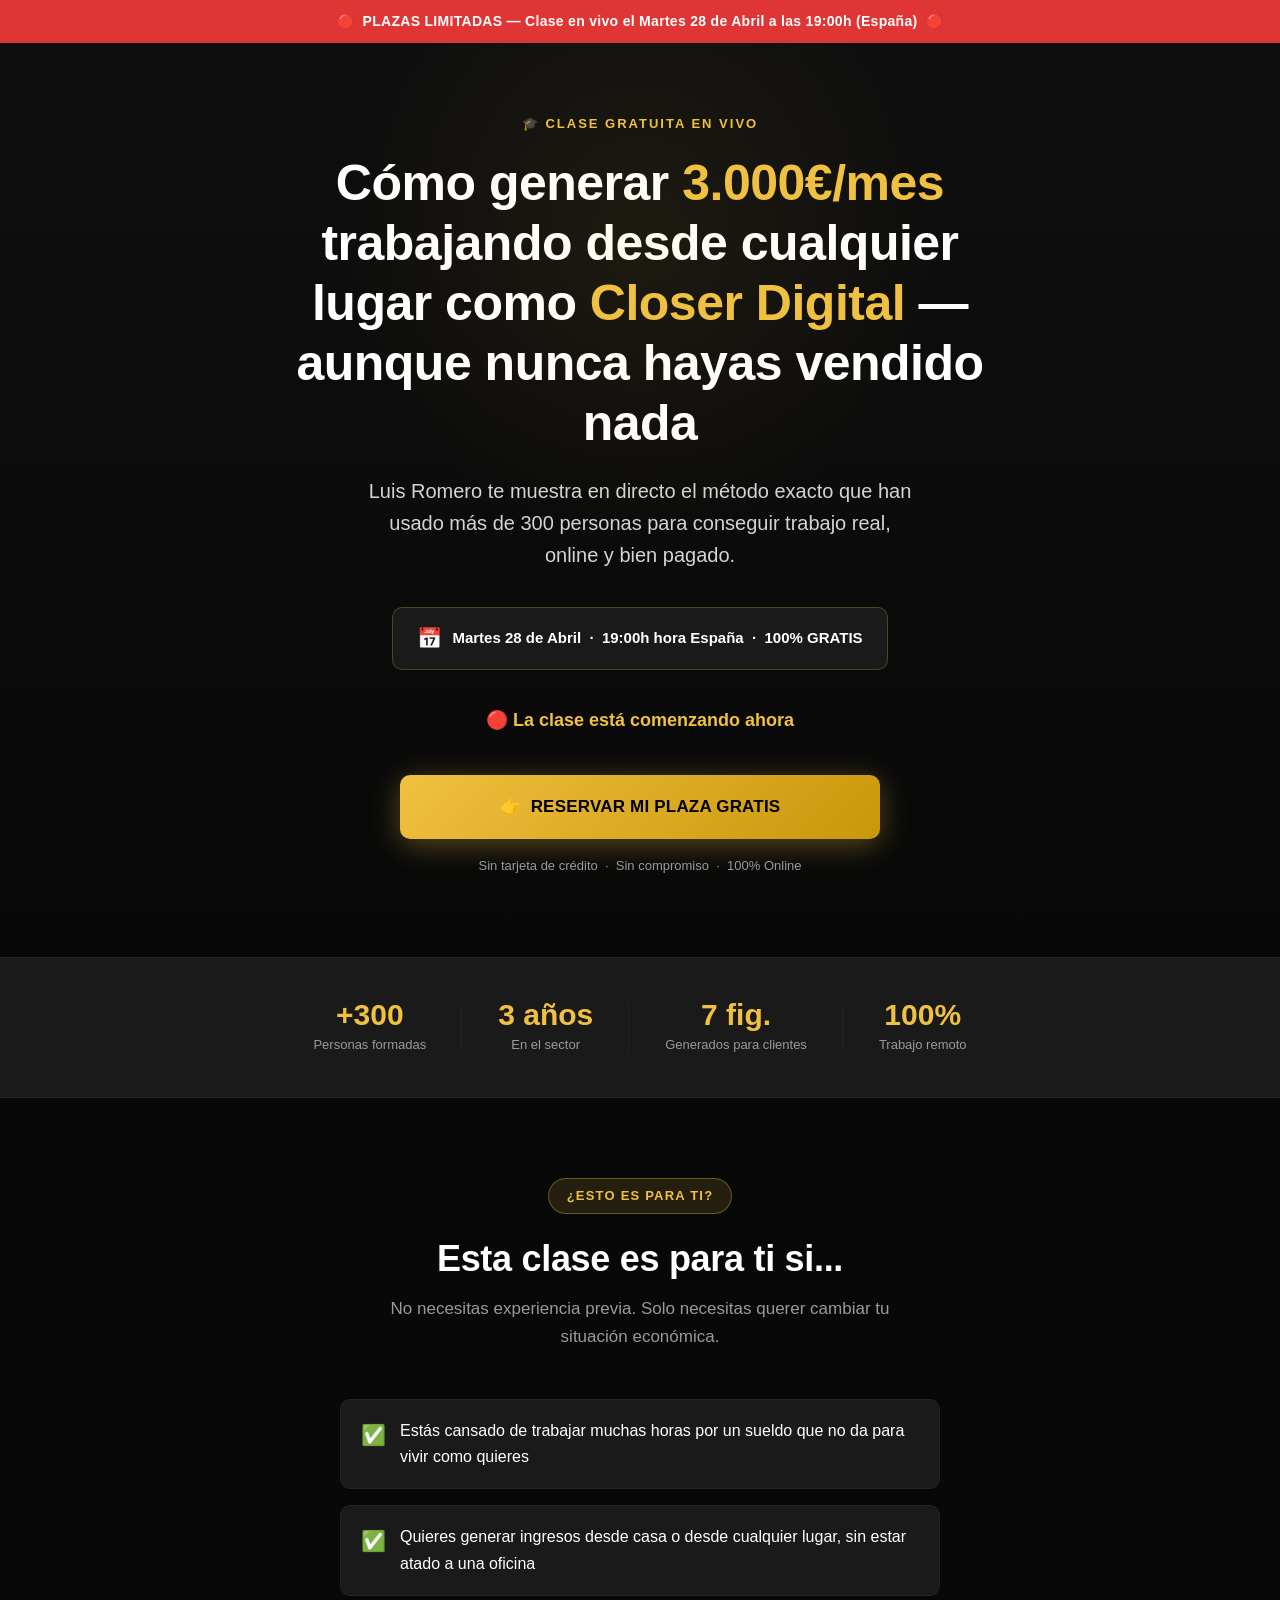
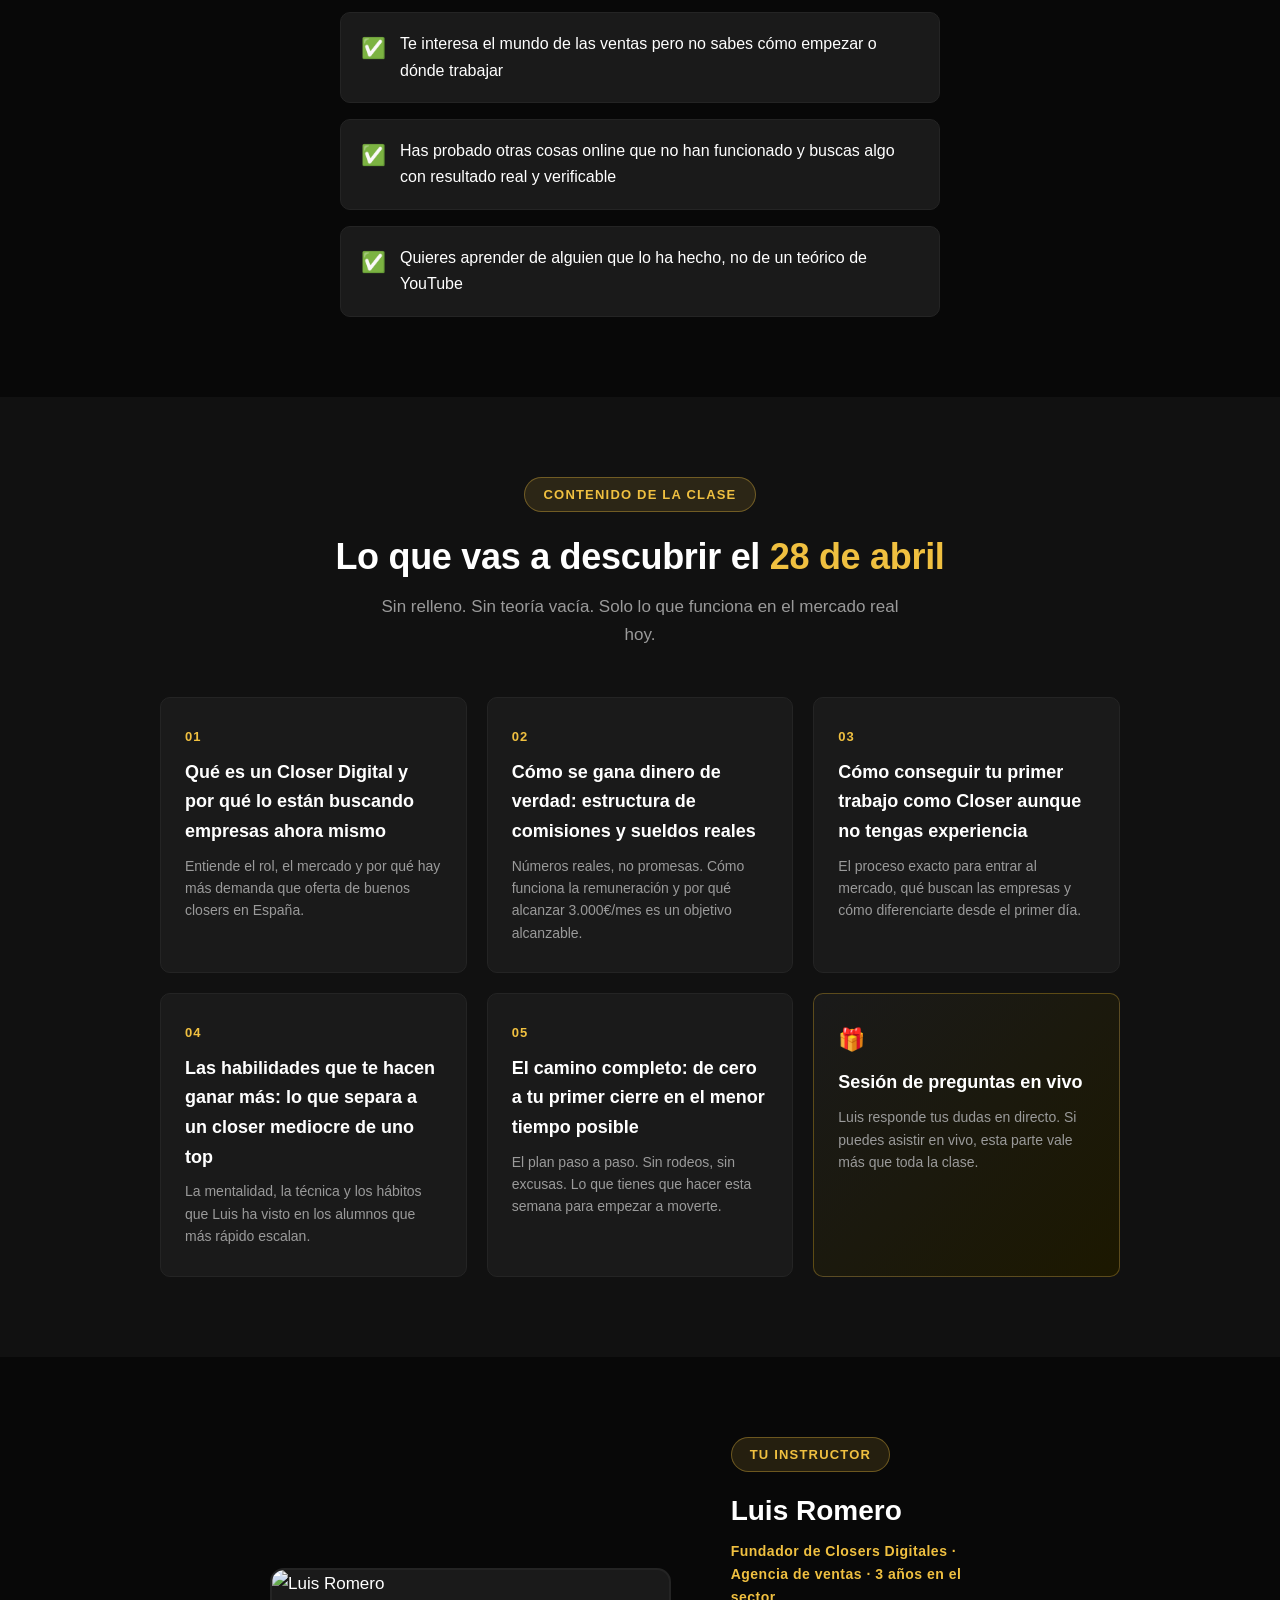
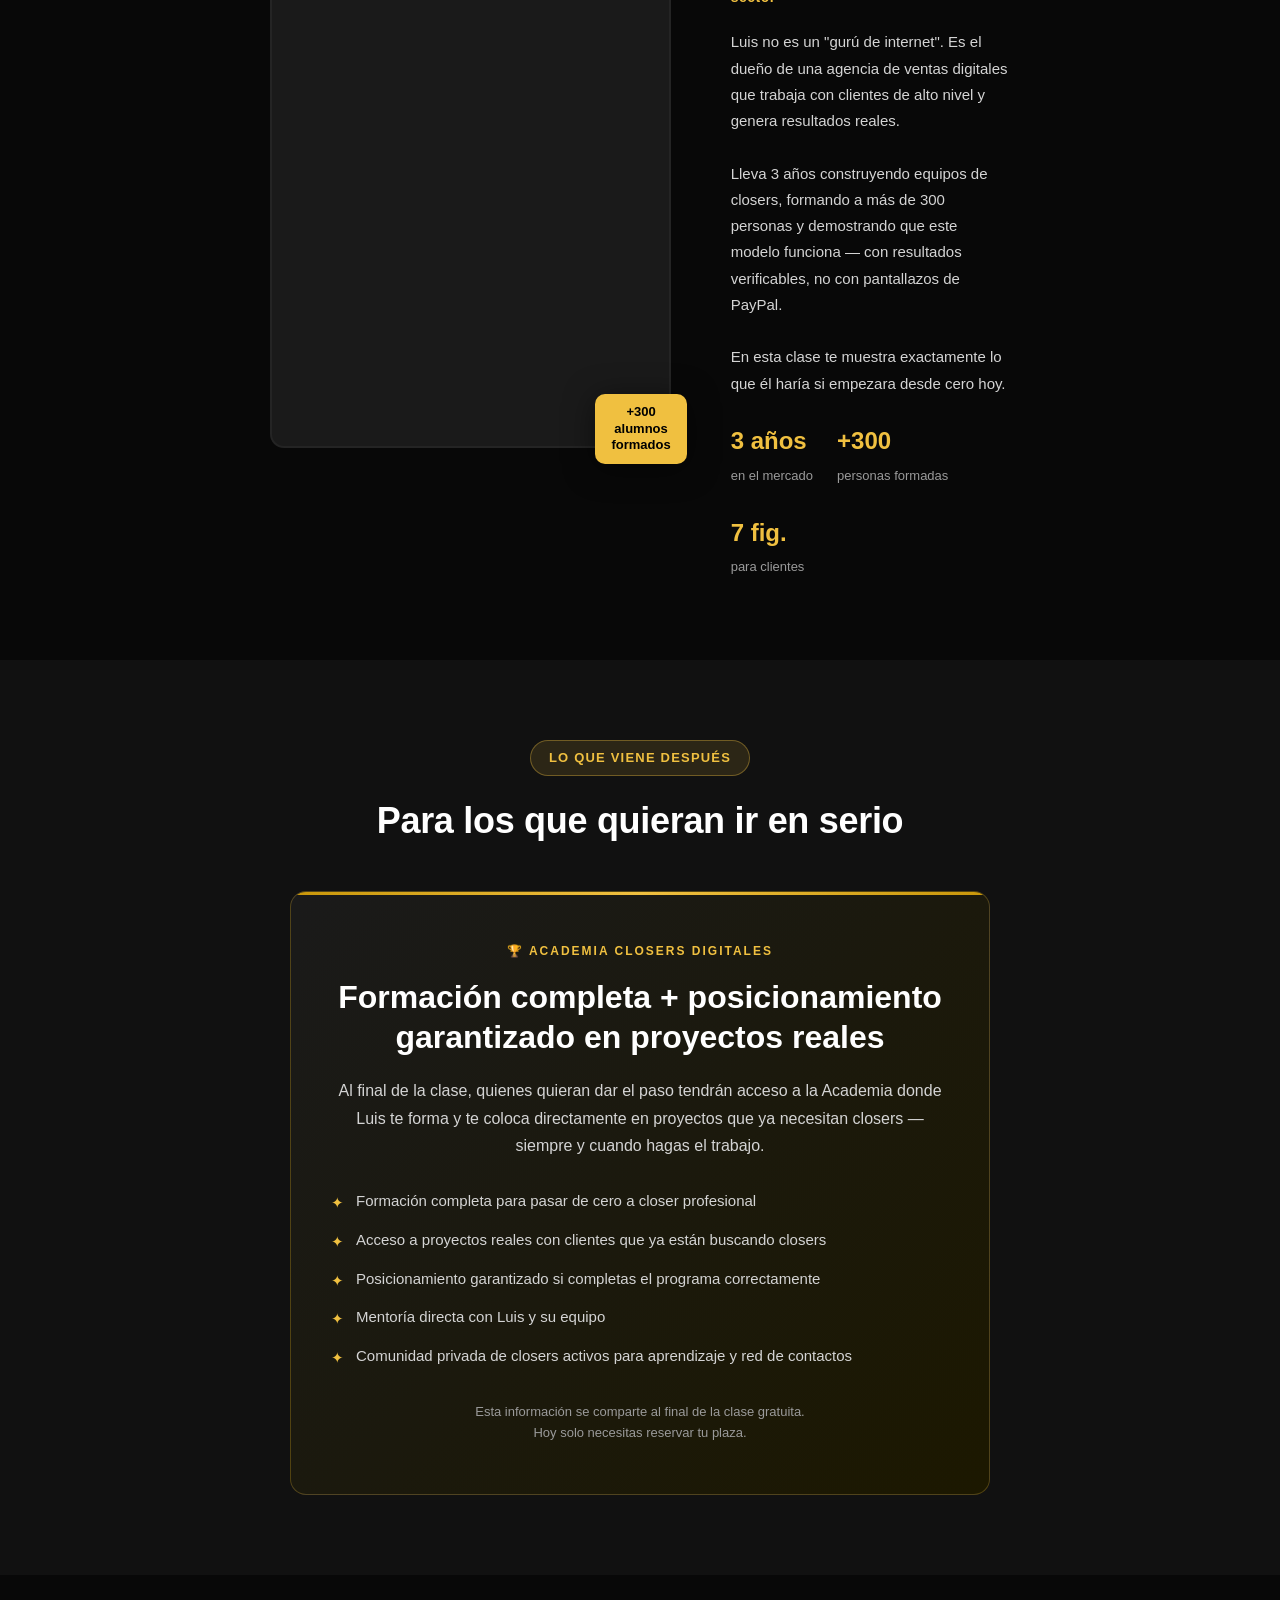
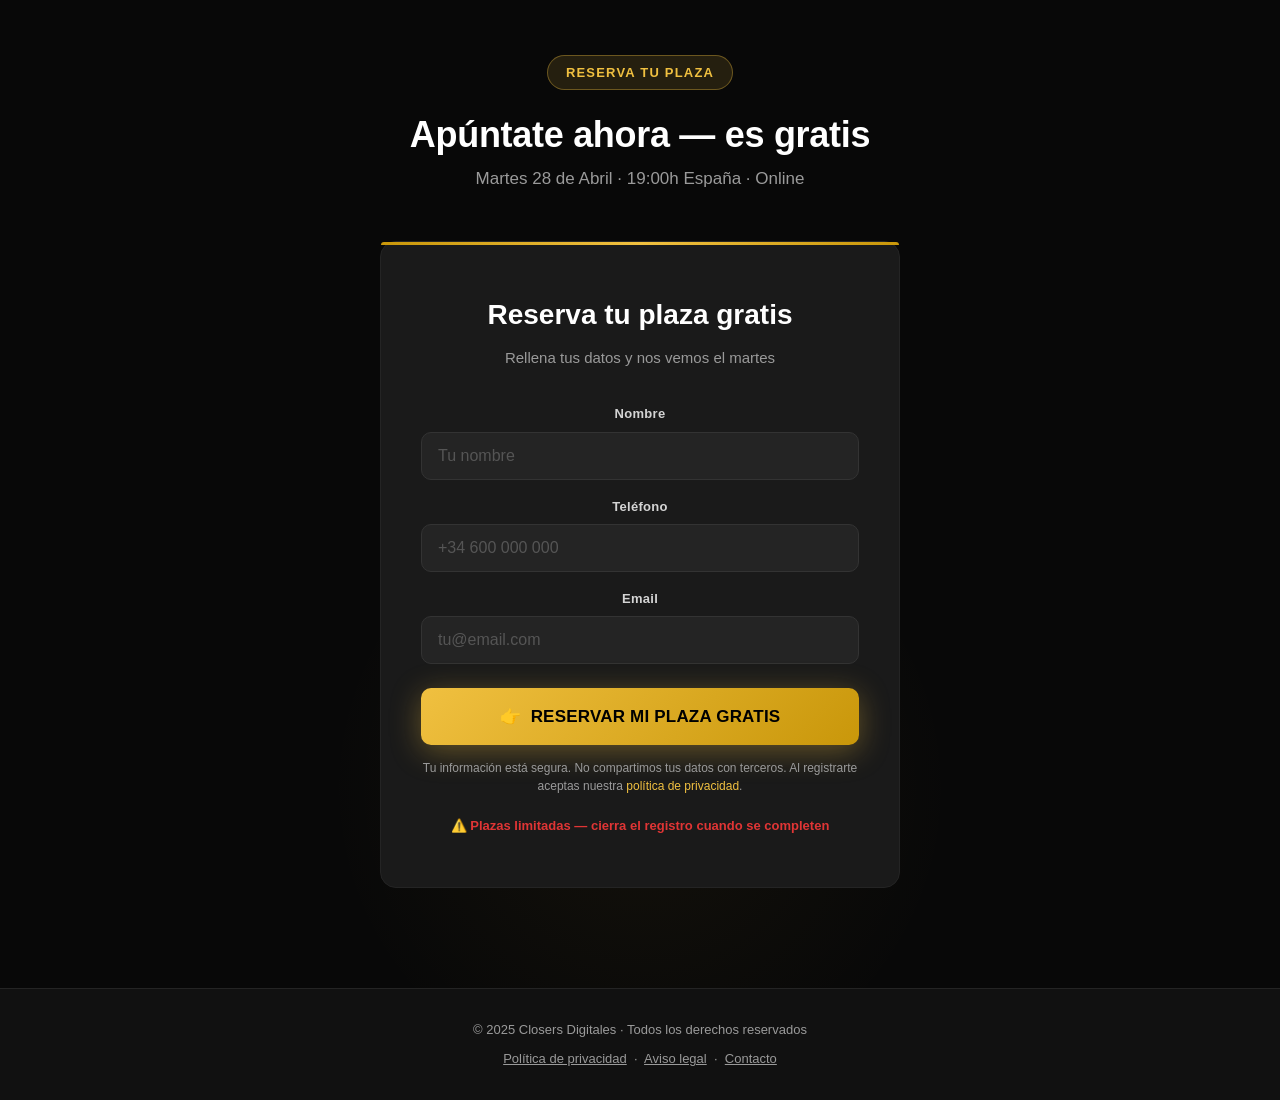
==== index.html @ 2c7a43d1 "Landing page Closers Digitales — secciones GHL - 9 secciones independientes para GoHighLevel (copy/p" ====
<!DOCTYPE html>
<html lang="es">
<head>
  <meta charset="UTF-8" />
  <meta name="viewport" content="width=device-width, initial-scale=1.0" />
  <meta name="description" content="Clase gratuita en vivo: cómo generar 3.000€/mes trabajando de forma remota como Closer Digital. Martes 28 de abril, 7pm." />
  <title>Clase Gratuita — Closer Digital | Genera 3.000€/mes desde casa</title>

  <!-- Preload CSS para velocidad máxima -->
  <link rel="preload" href="styles.css" as="style" />
  <link rel="stylesheet" href="styles.css" />

  <!-- Favicon (reemplaza con el tuyo) -->
  <!-- <link rel="icon" href="favicon.ico" /> -->
</head>
<body>

  <!-- ============================================================
       SECCIÓN 1: TOPBAR — Barra de urgencia superior
       Editar: texto del anuncio urgente
  ============================================================ -->
  <div class="topbar">
    🔴 &nbsp;PLAZAS LIMITADAS — Clase en vivo el <strong>Martes 28 de Abril a las 19:00h (España)</strong>&nbsp; 🔴
  </div>


  <!-- ============================================================
       SECCIÓN 2: HERO — Headline principal + Countdown + CTA
       Editar: headline, subheadline, fecha, botón
  ============================================================ -->
  <section class="hero">
    <div class="container">

      <p class="hero__eyebrow">🎓 Clase gratuita en vivo</p>

      <h1 class="hero__headline">
        Cómo generar <em>3.000€/mes</em> trabajando desde cualquier lugar
        como <em>Closer Digital</em> —aunque nunca hayas vendido nada
      </h1>

      <p class="hero__sub">
        Luis Romero te muestra en directo el método exacto que han usado más de 300 personas
        para conseguir trabajo real, online y bien pagado.
      </p>

      <div class="hero__date-box">
        <span class="icon">📅</span>
        <span>Martes 28 de Abril &nbsp;·&nbsp; 19:00h hora España &nbsp;·&nbsp; <strong>100% GRATIS</strong></span>
      </div>

      <!-- Countdown timer — se rellena automáticamente con JS -->
      <div class="countdown">
        <div class="countdown__item">
          <span class="countdown__number" id="days">00</span>
          <span class="countdown__label">Días</span>
        </div>
        <div class="countdown__item">
          <span class="countdown__number" id="hours">00</span>
          <span class="countdown__label">Horas</span>
        </div>
        <div class="countdown__item">
          <span class="countdown__number" id="minutes">00</span>
          <span class="countdown__label">Min</span>
        </div>
        <div class="countdown__item">
          <span class="countdown__number" id="seconds">00</span>
          <span class="countdown__label">Seg</span>
        </div>
      </div>

      <a href="#registro" class="btn">
        👉 &nbsp;RESERVAR MI PLAZA GRATIS
      </a>

      <p class="hero__guarantee">
        Sin tarjeta de crédito &nbsp;·&nbsp; Sin compromiso &nbsp;·&nbsp; 100% Online
      </p>

    </div>
  </section>


  <!-- ============================================================
       SECCIÓN 3: SOCIAL PROOF BAR — Números de credibilidad
       Editar: cifras y etiquetas
  ============================================================ -->
  <div class="proof-bar">
    <div class="proof-bar__grid">

      <div class="proof-bar__item">
        <div class="proof-bar__number">+300</div>
        <div class="proof-bar__text">Personas formadas</div>
      </div>

      <div class="proof-bar__item">
        <div class="proof-bar__number">3 años</div>
        <div class="proof-bar__text">En el sector</div>
      </div>

      <div class="proof-bar__item">
        <div class="proof-bar__number">7 fig.</div>
        <div class="proof-bar__text">Generados para clientes</div>
      </div>

      <div class="proof-bar__item">
        <div class="proof-bar__number">100%</div>
        <div class="proof-bar__text">Trabajo remoto</div>
      </div>

    </div>
  </div>


  <!-- ============================================================
       SECCIÓN 4: PARA QUIÉN ES — Identificación del perfil ideal
       Editar: los bullets de identificación
  ============================================================ -->
  <section class="for-who">
    <div class="container text-center">

      <div class="tag">¿Esto es para ti?</div>

      <h2 class="section-title">
        Esta clase es para ti si...
      </h2>
      <p class="section-subtitle">
        No necesitas experiencia previa. Solo necesitas querer cambiar tu situación económica.
      </p>

      <ul class="check-list">
        <li>
          <span class="check-icon">✅</span>
          <span>Estás cansado de trabajar muchas horas por un sueldo que no da para vivir como quieres</span>
        </li>
        <li>
          <span class="check-icon">✅</span>
          <span>Quieres generar ingresos desde casa o desde cualquier lugar, sin estar atado a una oficina</span>
        </li>
        <li>
          <span class="check-icon">✅</span>
          <span>Te interesa el mundo de las ventas pero no sabes cómo empezar o dónde trabajar</span>
        </li>
        <li>
          <span class="check-icon">✅</span>
          <span>Has probado otras cosas online que no han funcionado y buscas algo con resultado real y verificable</span>
        </li>
        <li>
          <span class="check-icon">✅</span>
          <span>Quieres aprender de alguien que lo ha hecho, no de un teórico de YouTube</span>
        </li>
      </ul>

    </div>
  </section>


  <!-- ============================================================
       SECCIÓN 5: QUÉ VAS A APRENDER — Contenido de la clase
       Editar: títulos y descripciones de cada tarjeta
  ============================================================ -->
  <section class="learn">
    <div class="container--wide text-center">

      <div class="tag">Contenido de la clase</div>

      <h2 class="section-title">
        Lo que vas a descubrir el <span class="text-gold">28 de abril</span>
      </h2>
      <p class="section-subtitle">
        Sin relleno. Sin teoría vacía. Solo lo que funciona en el mercado real hoy.
      </p>

      <div class="learn__grid">

        <div class="learn__card">
          <div class="learn__card-number">01</div>
          <div class="learn__card-title">Qué es un Closer Digital y por qué lo están buscando empresas ahora mismo</div>
          <div class="learn__card-desc">Entiende el rol, el mercado y por qué hay más demanda que oferta de buenos closers en España.</div>
        </div>

        <div class="learn__card">
          <div class="learn__card-number">02</div>
          <div class="learn__card-title">Cómo se gana dinero de verdad: estructura de comisiones y sueldos reales</div>
          <div class="learn__card-desc">Números reales, no promesas. Cómo funciona la remuneración y por qué alcanzar 3.000€/mes es un objetivo alcanzable.</div>
        </div>

        <div class="learn__card">
          <div class="learn__card-number">03</div>
          <div class="learn__card-title">Cómo conseguir tu primer trabajo como Closer aunque no tengas experiencia</div>
          <div class="learn__card-desc">El proceso exacto para entrar al mercado, qué buscan las empresas y cómo diferenciarte desde el primer día.</div>
        </div>

        <div class="learn__card">
          <div class="learn__card-number">04</div>
          <div class="learn__card-title">Las habilidades que te hacen ganar más: lo que separa a un closer mediocre de uno top</div>
          <div class="learn__card-desc">La mentalidad, la técnica y los hábitos que Luis ha visto en los alumnos que más rápido escalan.</div>
        </div>

        <div class="learn__card">
          <div class="learn__card-number">05</div>
          <div class="learn__card-title">El camino completo: de cero a tu primer cierre en el menor tiempo posible</div>
          <div class="learn__card-desc">El plan paso a paso. Sin rodeos, sin excusas. Lo que tienes que hacer esta semana para empezar a moverte.</div>
        </div>

        <div class="learn__card" style="border-color: rgba(240,192,64,0.3); background: linear-gradient(135deg, #1A1A1A, #1C1800);">
          <div class="learn__card-number" style="font-size:22px;">🎁</div>
          <div class="learn__card-title">Sesión de preguntas en vivo</div>
          <div class="learn__card-desc">Luis responde tus dudas en directo. Si puedes asistir en vivo, esta parte vale más que toda la clase.</div>
        </div>

      </div>

    </div>
  </section>


  <!-- ============================================================
       SECCIÓN 6: SOBRE LUIS ROMERO — Bio + credibilidad
       Editar: foto (src), nombre, bio, estadísticas
       NOTA: Reemplaza "luis-romero.jpg" con la foto real
  ============================================================ -->
  <section class="about">
    <div class="container">
      <div class="about__inner">

        <!-- FOTO — reemplaza el src con la imagen real de Luis -->
        <div class="about__img-wrap">
          <img
            src="luis-romero.jpg"
            alt="Luis Romero — Fundador de Closers Digitales"
            class="about__img"
            width="400"
            height="480"
            loading="lazy"
            onerror="this.style.background='#1A1A1A';this.style.minHeight='320px';this.alt='Luis Romero';"
          />
          <div class="about__img-badge">
            +300<br>alumnos<br>formados
          </div>
        </div>

        <div class="about__content">
          <div class="tag" style="margin-bottom:16px;">Tu instructor</div>
          <h2 class="about__name">Luis Romero</h2>
          <p class="about__role">Fundador de Closers Digitales · Agencia de ventas · 3 años en el sector</p>
          <p class="about__bio">
            Luis no es un "gurú de internet". Es el dueño de una agencia de ventas digitales que trabaja con clientes de alto nivel y genera resultados reales.
            <br /><br />
            Lleva 3 años construyendo equipos de closers, formando a más de 300 personas y demostrando que este modelo funciona — con resultados verificables, no con pantallazos de PayPal.
            <br /><br />
            En esta clase te muestra exactamente lo que él haría si empezara desde cero hoy.
          </p>

          <div class="about__stats">
            <div class="about__stat">
              <strong>3 años</strong>
              <span>en el mercado</span>
            </div>
            <div class="about__stat">
              <strong>+300</strong>
              <span>personas formadas</span>
            </div>
            <div class="about__stat">
              <strong>7 fig.</strong>
              <span>para clientes</span>
            </div>
          </div>
        </div>

      </div>
    </div>
  </section>


  <!-- ============================================================
       SECCIÓN 7: LA OPORTUNIDAD — Vista previa de la academia
       Editar: título, descripción, beneficios de la academia
  ============================================================ -->
  <section class="opportunity">
    <div class="container text-center">

      <div class="tag">Lo que viene después</div>

      <h2 class="section-title" style="margin-bottom: 48px;">
        Para los que quieran ir en serio
      </h2>

      <div class="opportunity__box">

        <p class="opportunity__label">🏆 Academia Closers Digitales</p>

        <h3 class="opportunity__title">
          Formación completa + posicionamiento garantizado en proyectos reales
        </h3>

        <p class="opportunity__desc">
          Al final de la clase, quienes quieran dar el paso tendrán acceso a la Academia donde
          Luis te forma y te coloca directamente en proyectos que ya necesitan closers —
          siempre y cuando hagas el trabajo.
        </p>

        <ul class="opportunity__perks">
          <li>Formación completa para pasar de cero a closer profesional</li>
          <li>Acceso a proyectos reales con clientes que ya están buscando closers</li>
          <li>Posicionamiento garantizado si completas el programa correctamente</li>
          <li>Mentoría directa con Luis y su equipo</li>
          <li>Comunidad privada de closers activos para aprendizaje y red de contactos</li>
        </ul>

        <p class="opportunity__disclaimer">
          Esta información se comparte al final de la clase gratuita.<br />
          Hoy solo necesitas reservar tu plaza.
        </p>

      </div>

    </div>
  </section>


  <!-- ============================================================
       SECCIÓN 8: FORMULARIO DE REGISTRO — CTA final
       Editar: action del form, campos, texto del botón
       IMPORTANTE: Conecta el form a tu plataforma (GoHighLevel, etc.)
  ============================================================ -->
  <section class="register" id="registro">
    <div class="container text-center">

      <div class="tag">Reserva tu plaza</div>

      <h2 class="section-title" style="margin-bottom: 8px;">
        Apúntate ahora — es gratis
      </h2>
      <p class="section-subtitle" style="margin-bottom: 48px;">
        Martes 28 de Abril · 19:00h España · Online
      </p>

      <div class="register__box">

        <h3 class="register__title">Reserva tu plaza gratis</h3>
        <p class="register__sub">Rellena tus datos y nos vemos el martes</p>

        <!-- FORM — Cambia el action por tu URL de GoHighLevel / LeadConnector -->
        <form
          action="TU_URL_DE_FORMULARIO_AQUI"
          method="POST"
          name="registro-closer"
        >
          <!-- Campos UTM (ocultos, no tocar) -->
          <input type="hidden" name="utm_source"   id="utm_source" />
          <input type="hidden" name="utm_medium"   id="utm_medium" />
          <input type="hidden" name="utm_campaign" id="utm_campaign" />
          <input type="hidden" name="utm_term"     id="utm_term" />

          <div class="form-group">
            <label for="name">Nombre</label>
            <input
              type="text"
              id="name"
              name="name"
              placeholder="Tu nombre"
              required
              autocomplete="given-name"
            />
          </div>

          <div class="form-group">
            <label for="phone">Teléfono</label>
            <input
              type="tel"
              id="phone"
              name="phone"
              placeholder="+34 600 000 000"
              required
              autocomplete="tel"
            />
          </div>

          <div class="form-group">
            <label for="email">Email</label>
            <input
              type="email"
              id="email"
              name="email"
              placeholder="tu@email.com"
              required
              autocomplete="email"
            />
          </div>

          <div class="form__submit">
            <button type="submit" class="btn">
              👉 &nbsp;RESERVAR MI PLAZA GRATIS
            </button>
          </div>

          <p class="form__privacy">
            Tu información está segura. No compartimos tus datos con terceros.
            Al registrarte aceptas nuestra <a href="#">política de privacidad</a>.
          </p>

        </form>

        <p class="register__spots">
          ⚠️ Plazas limitadas — cierra el registro cuando se completen
        </p>

      </div>

    </div>
  </section>


  <!-- ============================================================
       SECCIÓN 9: FOOTER
       Editar: nombre empresa, links legales
  ============================================================ -->
  <footer class="footer">
    <p>© 2025 Closers Digitales · Todos los derechos reservados</p>
    <p style="margin-top:8px;">
      <a href="#">Política de privacidad</a> &nbsp;·&nbsp;
      <a href="#">Aviso legal</a> &nbsp;·&nbsp;
      <a href="#">Contacto</a>
    </p>
  </footer>


  <!-- ============================================================
       SCRIPTS — Countdown + UTM capture
       No tocar salvo que cambies la fecha del evento
  ============================================================ -->
  <script>
    // ── COUNTDOWN — Cambia la fecha aquí si cambia el evento
    (function() {
      const eventDate = new Date('2025-04-28T19:00:00+02:00'); // 28 Abril 7pm España (CEST)

      function pad(n) { return String(n).padStart(2, '0'); }

      function tick() {
        const now  = new Date();
        const diff = eventDate - now;

        if (diff <= 0) {
          document.querySelector('.countdown').innerHTML =
            '<p style="color:var(--gold);font-weight:700;font-size:18px;">🔴 La clase está comenzando ahora</p>';
          return;
        }

        const days    = Math.floor(diff / 86400000);
        const hours   = Math.floor((diff % 86400000) / 3600000);
        const minutes = Math.floor((diff % 3600000)  / 60000);
        const seconds = Math.floor((diff % 60000)    / 1000);

        document.getElementById('days').textContent    = pad(days);
        document.getElementById('hours').textContent   = pad(hours);
        document.getElementById('minutes').textContent = pad(minutes);
        document.getElementById('seconds').textContent = pad(seconds);
      }

      tick();
      setInterval(tick, 1000);
    })();

    // ── UTM CAPTURE — Captura parámetros de los ads automáticamente
    (function() {
      const params = new URLSearchParams(window.location.search);
      ['utm_source','utm_medium','utm_campaign','utm_term'].forEach(function(key) {
        const el = document.getElementById(key);
        if (el && params.get(key)) el.value = params.get(key);
      });
    })();
  </script>

</body>
</html>
---- styles.css ----
/* ============================================
   CLOSERS DIGITALES — CSS
   Optimizado para velocidad: sin dependencias externas
   Secciones claramente separadas para edición fácil
   ============================================ */

/* ── VARIABLES GLOBALES ── */
:root {
  --gold:       #F0C040;
  --gold-dark:  #C9970A;
  --black:      #080808;
  --dark:       #111111;
  --dark-2:     #1A1A1A;
  --dark-3:     #242424;
  --white:      #FFFFFF;
  --gray:       #9A9A9A;
  --gray-light: #D4D4D4;
  --red-urgency:#E03535;
  --radius:     10px;
  --shadow:     0 4px 30px rgba(0,0,0,0.5);
}

/* ── RESET Y BASE ── */
*, *::before, *::after { box-sizing: border-box; margin: 0; padding: 0; }

html { scroll-behavior: smooth; }

body {
  background-color: var(--black);
  color: var(--white);
  font-family: -apple-system, BlinkMacSystemFont, 'Segoe UI', Helvetica, Arial, sans-serif;
  font-size: 17px;
  line-height: 1.65;
  -webkit-font-smoothing: antialiased;
}

img { max-width: 100%; display: block; }
a { color: var(--gold); text-decoration: none; }

/* ── UTILIDADES ── */
.container {
  max-width: 780px;
  margin: 0 auto;
  padding: 0 20px;
}

.container--wide {
  max-width: 1000px;
  margin: 0 auto;
  padding: 0 20px;
}

.text-center { text-align: center; }
.text-gold   { color: var(--gold); }
.text-gray   { color: var(--gray); }

.tag {
  display: inline-block;
  background: rgba(240,192,64,0.12);
  color: var(--gold);
  border: 1px solid rgba(240,192,64,0.35);
  border-radius: 50px;
  font-size: 13px;
  font-weight: 600;
  letter-spacing: 1.2px;
  text-transform: uppercase;
  padding: 6px 18px;
  margin-bottom: 22px;
}

/* ── BARRA SUPERIOR DE URGENCIA ── */
/* === SECCIÓN: TOPBAR === */
.topbar {
  background: var(--red-urgency);
  text-align: center;
  padding: 10px 20px;
  font-size: 14px;
  font-weight: 600;
  letter-spacing: 0.3px;
}

.topbar span {
  opacity: 0.85;
  margin: 0 6px;
}

/* === SECCIÓN: HERO === */
.hero {
  background: linear-gradient(180deg, #0F0F0F 0%, var(--black) 100%);
  padding: 70px 20px 80px;
  text-align: center;
  position: relative;
  overflow: hidden;
}

.hero::before {
  content: '';
  position: absolute;
  top: -100px;
  left: 50%;
  transform: translateX(-50%);
  width: 600px;
  height: 600px;
  background: radial-gradient(circle, rgba(240,192,64,0.07) 0%, transparent 70%);
  pointer-events: none;
}

.hero__eyebrow {
  font-size: 13px;
  font-weight: 700;
  letter-spacing: 2px;
  text-transform: uppercase;
  color: var(--gold);
  margin-bottom: 18px;
}

.hero__headline {
  font-size: clamp(28px, 5vw, 50px);
  font-weight: 800;
  line-height: 1.2;
  letter-spacing: -0.5px;
  margin-bottom: 22px;
  max-width: 720px;
  margin-left: auto;
  margin-right: auto;
}

.hero__headline em {
  font-style: normal;
  color: var(--gold);
}

.hero__sub {
  font-size: clamp(16px, 2.5vw, 20px);
  color: var(--gray-light);
  max-width: 560px;
  margin: 0 auto 36px;
  line-height: 1.6;
}

.hero__date-box {
  display: inline-flex;
  align-items: center;
  gap: 10px;
  background: var(--dark-2);
  border: 1px solid rgba(240,192,64,0.25);
  border-radius: var(--radius);
  padding: 14px 24px;
  margin-bottom: 36px;
  font-size: 15px;
  font-weight: 600;
}

.hero__date-box .icon { font-size: 20px; }

/* ── COUNTDOWN ── */
.countdown {
  display: flex;
  justify-content: center;
  gap: 14px;
  margin-bottom: 40px;
}

.countdown__item {
  display: flex;
  flex-direction: column;
  align-items: center;
  background: var(--dark-2);
  border: 1px solid var(--dark-3);
  border-radius: var(--radius);
  padding: 14px 18px;
  min-width: 72px;
}

.countdown__number {
  font-size: 32px;
  font-weight: 800;
  color: var(--gold);
  line-height: 1;
}

.countdown__label {
  font-size: 11px;
  text-transform: uppercase;
  letter-spacing: 1px;
  color: var(--gray);
  margin-top: 4px;
}

/* ── BOTÓN CTA ── */
.btn {
  display: inline-block;
  background: linear-gradient(135deg, var(--gold) 0%, var(--gold-dark) 100%);
  color: #000;
  font-weight: 800;
  font-size: 17px;
  padding: 18px 44px;
  border-radius: var(--radius);
  border: none;
  cursor: pointer;
  transition: transform 0.15s ease, box-shadow 0.15s ease;
  text-align: center;
  letter-spacing: 0.2px;
  box-shadow: 0 6px 30px rgba(240,192,64,0.35);
  width: 100%;
  max-width: 480px;
}

.btn:hover {
  transform: translateY(-2px);
  box-shadow: 0 10px 40px rgba(240,192,64,0.5);
}

.btn:active { transform: translateY(0); }

.btn--ghost {
  background: transparent;
  color: var(--gold);
  border: 2px solid var(--gold);
  box-shadow: none;
}

.hero__guarantee {
  margin-top: 16px;
  font-size: 13px;
  color: var(--gray);
}

/* === SECCIÓN: SOCIAL PROOF BAR === */
.proof-bar {
  background: var(--dark-2);
  border-top: 1px solid var(--dark-3);
  border-bottom: 1px solid var(--dark-3);
  padding: 30px 20px;
}

.proof-bar__grid {
  display: flex;
  justify-content: center;
  align-items: center;
  gap: 0;
  flex-wrap: wrap;
}

.proof-bar__item {
  text-align: center;
  padding: 12px 36px;
  position: relative;
}

.proof-bar__item:not(:last-child)::after {
  content: '';
  position: absolute;
  right: 0;
  top: 20%;
  height: 60%;
  width: 1px;
  background: var(--dark-3);
}

.proof-bar__number {
  font-size: 30px;
  font-weight: 800;
  color: var(--gold);
  line-height: 1;
}

.proof-bar__text {
  font-size: 13px;
  color: var(--gray);
  margin-top: 4px;
}

/* === SECCIÓN: PARA QUIÉN ES === */
.for-who {
  padding: 80px 20px;
  background: var(--black);
}

.section-title {
  font-size: clamp(24px, 4vw, 36px);
  font-weight: 800;
  line-height: 1.25;
  margin-bottom: 14px;
  letter-spacing: -0.3px;
}

.section-subtitle {
  font-size: 17px;
  color: var(--gray);
  margin-bottom: 48px;
  max-width: 540px;
  margin-left: auto;
  margin-right: auto;
}

.check-list {
  list-style: none;
  display: flex;
  flex-direction: column;
  gap: 16px;
  max-width: 600px;
  margin: 0 auto;
}

.check-list li {
  display: flex;
  align-items: flex-start;
  gap: 14px;
  background: var(--dark-2);
  border: 1px solid var(--dark-3);
  border-radius: var(--radius);
  padding: 18px 20px;
  font-size: 16px;
  text-align: left;
}

.check-list li .check-icon {
  font-size: 20px;
  flex-shrink: 0;
  margin-top: 1px;
}

/* === SECCIÓN: QUÉ VAS A APRENDER === */
.learn {
  padding: 80px 20px;
  background: var(--dark);
}

.learn__grid {
  display: grid;
  grid-template-columns: repeat(auto-fit, minmax(280px, 1fr));
  gap: 20px;
  margin-top: 48px;
}

.learn__card {
  background: var(--dark-2);
  border: 1px solid var(--dark-3);
  border-radius: var(--radius);
  padding: 28px 24px;
  text-align: left;
  transition: border-color 0.2s;
}

.learn__card:hover {
  border-color: rgba(240,192,64,0.3);
}

.learn__card-number {
  font-size: 13px;
  font-weight: 700;
  color: var(--gold);
  letter-spacing: 1px;
  margin-bottom: 10px;
}

.learn__card-title {
  font-size: 18px;
  font-weight: 700;
  margin-bottom: 8px;
}

.learn__card-desc {
  font-size: 14px;
  color: var(--gray);
  line-height: 1.6;
}

/* === SECCIÓN: SOBRE LUIS ROMERO === */
.about {
  padding: 80px 20px;
  background: var(--black);
}

.about__inner {
  display: grid;
  grid-template-columns: 1fr 1fr;
  gap: 60px;
  align-items: center;
  max-width: 860px;
  margin: 0 auto;
}

.about__img-wrap {
  position: relative;
}

.about__img {
  width: 100%;
  border-radius: 14px;
  border: 2px solid var(--dark-3);
  filter: grayscale(20%);
}

.about__img-badge {
  position: absolute;
  bottom: -16px;
  right: -16px;
  background: var(--gold);
  color: #000;
  font-weight: 800;
  font-size: 13px;
  border-radius: var(--radius);
  padding: 10px 16px;
  line-height: 1.3;
  text-align: center;
  box-shadow: var(--shadow);
}

.about__content { text-align: left; }

.about__name {
  font-size: 28px;
  font-weight: 800;
  margin-bottom: 6px;
}

.about__role {
  font-size: 14px;
  color: var(--gold);
  font-weight: 600;
  letter-spacing: 0.5px;
  margin-bottom: 20px;
}

.about__bio {
  font-size: 15px;
  color: var(--gray-light);
  line-height: 1.75;
  margin-bottom: 24px;
}

.about__stats {
  display: flex;
  gap: 24px;
  flex-wrap: wrap;
}

.about__stat strong {
  display: block;
  font-size: 24px;
  font-weight: 800;
  color: var(--gold);
}

.about__stat span {
  font-size: 13px;
  color: var(--gray);
}

/* === SECCIÓN: LA OPORTUNIDAD (ACADEMIA) === */
.opportunity {
  padding: 80px 20px;
  background: var(--dark);
}

.opportunity__box {
  background: linear-gradient(135deg, var(--dark-2) 0%, #1C1800 100%);
  border: 1px solid rgba(240,192,64,0.25);
  border-radius: 16px;
  padding: 50px 40px;
  max-width: 700px;
  margin: 0 auto;
  text-align: center;
  position: relative;
  overflow: hidden;
}

.opportunity__box::before {
  content: '';
  position: absolute;
  top: 0; left: 0; right: 0;
  height: 3px;
  background: linear-gradient(90deg, var(--gold-dark), var(--gold), var(--gold-dark));
}

.opportunity__label {
  font-size: 12px;
  font-weight: 700;
  letter-spacing: 2px;
  text-transform: uppercase;
  color: var(--gold);
  margin-bottom: 16px;
}

.opportunity__title {
  font-size: clamp(22px, 4vw, 32px);
  font-weight: 800;
  margin-bottom: 20px;
  line-height: 1.25;
}

.opportunity__desc {
  font-size: 16px;
  color: var(--gray-light);
  line-height: 1.7;
  margin-bottom: 30px;
}

.opportunity__perks {
  list-style: none;
  text-align: left;
  display: flex;
  flex-direction: column;
  gap: 12px;
  margin-bottom: 30px;
}

.opportunity__perks li {
  display: flex;
  gap: 12px;
  align-items: flex-start;
  font-size: 15px;
  color: var(--gray-light);
}

.opportunity__perks li::before {
  content: '✦';
  color: var(--gold);
  flex-shrink: 0;
  margin-top: 2px;
}

.opportunity__disclaimer {
  font-size: 13px;
  color: var(--gray);
  margin-top: 16px;
}

/* === SECCIÓN: FORMULARIO DE REGISTRO === */
.register {
  padding: 80px 20px 100px;
  background: var(--black);
  position: relative;
}

.register::before {
  content: '';
  position: absolute;
  bottom: 0; left: 50%;
  transform: translateX(-50%);
  width: 800px;
  height: 400px;
  background: radial-gradient(circle, rgba(240,192,64,0.05) 0%, transparent 70%);
  pointer-events: none;
}

.register__box {
  background: var(--dark-2);
  border: 1px solid var(--dark-3);
  border-radius: 16px;
  padding: 50px 40px;
  max-width: 520px;
  margin: 0 auto;
  position: relative;
}

.register__box::before {
  content: '';
  position: absolute;
  top: 0; left: 0; right: 0;
  height: 3px;
  background: linear-gradient(90deg, var(--gold-dark), var(--gold), var(--gold-dark));
  border-radius: 16px 16px 0 0;
}

.register__title {
  font-size: clamp(20px, 3.5vw, 28px);
  font-weight: 800;
  margin-bottom: 8px;
  text-align: center;
}

.register__sub {
  font-size: 15px;
  color: var(--gray);
  text-align: center;
  margin-bottom: 32px;
}

.form-group {
  margin-bottom: 16px;
}

.form-group label {
  display: block;
  font-size: 13px;
  font-weight: 600;
  color: var(--gray-light);
  margin-bottom: 7px;
  letter-spacing: 0.3px;
}

.form-group input {
  width: 100%;
  background: var(--dark-3);
  border: 1px solid #333;
  border-radius: var(--radius);
  color: var(--white);
  font-size: 16px;
  padding: 14px 16px;
  outline: none;
  transition: border-color 0.2s;
  -webkit-appearance: none;
}

.form-group input:focus {
  border-color: var(--gold);
}

.form-group input::placeholder {
  color: #555;
}

.form__submit {
  margin-top: 24px;
}

.form__privacy {
  font-size: 12px;
  color: var(--gray);
  text-align: center;
  margin-top: 14px;
  line-height: 1.5;
}

.register__spots {
  text-align: center;
  margin-top: 20px;
  font-size: 13px;
  color: var(--red-urgency);
  font-weight: 600;
}

/* === SECCIÓN: FOOTER === */
.footer {
  background: var(--dark);
  border-top: 1px solid var(--dark-3);
  padding: 30px 20px;
  text-align: center;
  font-size: 13px;
  color: var(--gray);
}

.footer a { color: var(--gray); text-decoration: underline; }

/* ── RESPONSIVE ── */
@media (max-width: 680px) {
  .about__inner {
    grid-template-columns: 1fr;
    gap: 40px;
  }

  .about__img-badge {
    bottom: 10px;
    right: 10px;
  }

  .proof-bar__item {
    padding: 12px 20px;
  }

  .proof-bar__item:not(:last-child)::after {
    display: none;
  }

  .opportunity__box,
  .register__box {
    padding: 36px 24px;
  }

  .countdown__item {
    min-width: 58px;
    padding: 12px 10px;
  }

  .countdown__number {
    font-size: 26px;
  }
}
---- styles.css ----
/* ============================================
   CLOSERS DIGITALES — CSS
   Optimizado para velocidad: sin dependencias externas
   Secciones claramente separadas para edición fácil
   ============================================ */

/* ── VARIABLES GLOBALES ── */
:root {
  --gold:       #F0C040;
  --gold-dark:  #C9970A;
  --black:      #080808;
  --dark:       #111111;
  --dark-2:     #1A1A1A;
  --dark-3:     #242424;
  --white:      #FFFFFF;
  --gray:       #9A9A9A;
  --gray-light: #D4D4D4;
  --red-urgency:#E03535;
  --radius:     10px;
  --shadow:     0 4px 30px rgba(0,0,0,0.5);
}

/* ── RESET Y BASE ── */
*, *::before, *::after { box-sizing: border-box; margin: 0; padding: 0; }

html { scroll-behavior: smooth; }

body {
  background-color: var(--black);
  color: var(--white);
  font-family: -apple-system, BlinkMacSystemFont, 'Segoe UI', Helvetica, Arial, sans-serif;
  font-size: 17px;
  line-height: 1.65;
  -webkit-font-smoothing: antialiased;
}

img { max-width: 100%; display: block; }
a { color: var(--gold); text-decoration: none; }

/* ── UTILIDADES ── */
.container {
  max-width: 780px;
  margin: 0 auto;
  padding: 0 20px;
}

.container--wide {
  max-width: 1000px;
  margin: 0 auto;
  padding: 0 20px;
}

.text-center { text-align: center; }
.text-gold   { color: var(--gold); }
.text-gray   { color: var(--gray); }

.tag {
  display: inline-block;
  background: rgba(240,192,64,0.12);
  color: var(--gold);
  border: 1px solid rgba(240,192,64,0.35);
  border-radius: 50px;
  font-size: 13px;
  font-weight: 600;
  letter-spacing: 1.2px;
  text-transform: uppercase;
  padding: 6px 18px;
  margin-bottom: 22px;
}

/* ── BARRA SUPERIOR DE URGENCIA ── */
/* === SECCIÓN: TOPBAR === */
.topbar {
  background: var(--red-urgency);
  text-align: center;
  padding: 10px 20px;
  font-size: 14px;
  font-weight: 600;
  letter-spacing: 0.3px;
}

.topbar span {
  opacity: 0.85;
  margin: 0 6px;
}

/* === SECCIÓN: HERO === */
.hero {
  background: linear-gradient(180deg, #0F0F0F 0%, var(--black) 100%);
  padding: 70px 20px 80px;
  text-align: center;
  position: relative;
  overflow: hidden;
}

.hero::before {
  content: '';
  position: absolute;
  top: -100px;
  left: 50%;
  transform: translateX(-50%);
  width: 600px;
  height: 600px;
  background: radial-gradient(circle, rgba(240,192,64,0.07) 0%, transparent 70%);
  pointer-events: none;
}

.hero__eyebrow {
  font-size: 13px;
  font-weight: 700;
  letter-spacing: 2px;
  text-transform: uppercase;
  color: var(--gold);
  margin-bottom: 18px;
}

.hero__headline {
  font-size: clamp(28px, 5vw, 50px);
  font-weight: 800;
  line-height: 1.2;
  letter-spacing: -0.5px;
  margin-bottom: 22px;
  max-width: 720px;
  margin-left: auto;
  margin-right: auto;
}

.hero__headline em {
  font-style: normal;
  color: var(--gold);
}

.hero__sub {
  font-size: clamp(16px, 2.5vw, 20px);
  color: var(--gray-light);
  max-width: 560px;
  margin: 0 auto 36px;
  line-height: 1.6;
}

.hero__date-box {
  display: inline-flex;
  align-items: center;
  gap: 10px;
  background: var(--dark-2);
  border: 1px solid rgba(240,192,64,0.25);
  border-radius: var(--radius);
  padding: 14px 24px;
  margin-bottom: 36px;
  font-size: 15px;
  font-weight: 600;
}

.hero__date-box .icon { font-size: 20px; }

/* ── COUNTDOWN ── */
.countdown {
  display: flex;
  justify-content: center;
  gap: 14px;
  margin-bottom: 40px;
}

.countdown__item {
  display: flex;
  flex-direction: column;
  align-items: center;
  background: var(--dark-2);
  border: 1px solid var(--dark-3);
  border-radius: var(--radius);
  padding: 14px 18px;
  min-width: 72px;
}

.countdown__number {
  font-size: 32px;
  font-weight: 800;
  color: var(--gold);
  line-height: 1;
}

.countdown__label {
  font-size: 11px;
  text-transform: uppercase;
  letter-spacing: 1px;
  color: var(--gray);
  margin-top: 4px;
}

/* ── BOTÓN CTA ── */
.btn {
  display: inline-block;
  background: linear-gradient(135deg, var(--gold) 0%, var(--gold-dark) 100%);
  color: #000;
  font-weight: 800;
  font-size: 17px;
  padding: 18px 44px;
  border-radius: var(--radius);
  border: none;
  cursor: pointer;
  transition: transform 0.15s ease, box-shadow 0.15s ease;
  text-align: center;
  letter-spacing: 0.2px;
  box-shadow: 0 6px 30px rgba(240,192,64,0.35);
  width: 100%;
  max-width: 480px;
}

.btn:hover {
  transform: translateY(-2px);
  box-shadow: 0 10px 40px rgba(240,192,64,0.5);
}

.btn:active { transform: translateY(0); }

.btn--ghost {
  background: transparent;
  color: var(--gold);
  border: 2px solid var(--gold);
  box-shadow: none;
}

.hero__guarantee {
  margin-top: 16px;
  font-size: 13px;
  color: var(--gray);
}

/* === SECCIÓN: SOCIAL PROOF BAR === */
.proof-bar {
  background: var(--dark-2);
  border-top: 1px solid var(--dark-3);
  border-bottom: 1px solid var(--dark-3);
  padding: 30px 20px;
}

.proof-bar__grid {
  display: flex;
  justify-content: center;
  align-items: center;
  gap: 0;
  flex-wrap: wrap;
}

.proof-bar__item {
  text-align: center;
  padding: 12px 36px;
  position: relative;
}

.proof-bar__item:not(:last-child)::after {
  content: '';
  position: absolute;
  right: 0;
  top: 20%;
  height: 60%;
  width: 1px;
  background: var(--dark-3);
}

.proof-bar__number {
  font-size: 30px;
  font-weight: 800;
  color: var(--gold);
  line-height: 1;
}

.proof-bar__text {
  font-size: 13px;
  color: var(--gray);
  margin-top: 4px;
}

/* === SECCIÓN: PARA QUIÉN ES === */
.for-who {
  padding: 80px 20px;
  background: var(--black);
}

.section-title {
  font-size: clamp(24px, 4vw, 36px);
  font-weight: 800;
  line-height: 1.25;
  margin-bottom: 14px;
  letter-spacing: -0.3px;
}

.section-subtitle {
  font-size: 17px;
  color: var(--gray);
  margin-bottom: 48px;
  max-width: 540px;
  margin-left: auto;
  margin-right: auto;
}

.check-list {
  list-style: none;
  display: flex;
  flex-direction: column;
  gap: 16px;
  max-width: 600px;
  margin: 0 auto;
}

.check-list li {
  display: flex;
  align-items: flex-start;
  gap: 14px;
  background: var(--dark-2);
  border: 1px solid var(--dark-3);
  border-radius: var(--radius);
  padding: 18px 20px;
  font-size: 16px;
  text-align: left;
}

.check-list li .check-icon {
  font-size: 20px;
  flex-shrink: 0;
  margin-top: 1px;
}

/* === SECCIÓN: QUÉ VAS A APRENDER === */
.learn {
  padding: 80px 20px;
  background: var(--dark);
}

.learn__grid {
  display: grid;
  grid-template-columns: repeat(auto-fit, minmax(280px, 1fr));
  gap: 20px;
  margin-top: 48px;
}

.learn__card {
  background: var(--dark-2);
  border: 1px solid var(--dark-3);
  border-radius: var(--radius);
  padding: 28px 24px;
  text-align: left;
  transition: border-color 0.2s;
}

.learn__card:hover {
  border-color: rgba(240,192,64,0.3);
}

.learn__card-number {
  font-size: 13px;
  font-weight: 700;
  color: var(--gold);
  letter-spacing: 1px;
  margin-bottom: 10px;
}

.learn__card-title {
  font-size: 18px;
  font-weight: 700;
  margin-bottom: 8px;
}

.learn__card-desc {
  font-size: 14px;
  color: var(--gray);
  line-height: 1.6;
}

/* === SECCIÓN: SOBRE LUIS ROMERO === */
.about {
  padding: 80px 20px;
  background: var(--black);
}

.about__inner {
  display: grid;
  grid-template-columns: 1fr 1fr;
  gap: 60px;
  align-items: center;
  max-width: 860px;
  margin: 0 auto;
}

.about__img-wrap {
  position: relative;
}

.about__img {
  width: 100%;
  border-radius: 14px;
  border: 2px solid var(--dark-3);
  filter: grayscale(20%);
}

.about__img-badge {
  position: absolute;
  bottom: -16px;
  right: -16px;
  background: var(--gold);
  color: #000;
  font-weight: 800;
  font-size: 13px;
  border-radius: var(--radius);
  padding: 10px 16px;
  line-height: 1.3;
  text-align: center;
  box-shadow: var(--shadow);
}

.about__content { text-align: left; }

.about__name {
  font-size: 28px;
  font-weight: 800;
  margin-bottom: 6px;
}

.about__role {
  font-size: 14px;
  color: var(--gold);
  font-weight: 600;
  letter-spacing: 0.5px;
  margin-bottom: 20px;
}

.about__bio {
  font-size: 15px;
  color: var(--gray-light);
  line-height: 1.75;
  margin-bottom: 24px;
}

.about__stats {
  display: flex;
  gap: 24px;
  flex-wrap: wrap;
}

.about__stat strong {
  display: block;
  font-size: 24px;
  font-weight: 800;
  color: var(--gold);
}

.about__stat span {
  font-size: 13px;
  color: var(--gray);
}

/* === SECCIÓN: LA OPORTUNIDAD (ACADEMIA) === */
.opportunity {
  padding: 80px 20px;
  background: var(--dark);
}

.opportunity__box {
  background: linear-gradient(135deg, var(--dark-2) 0%, #1C1800 100%);
  border: 1px solid rgba(240,192,64,0.25);
  border-radius: 16px;
  padding: 50px 40px;
  max-width: 700px;
  margin: 0 auto;
  text-align: center;
  position: relative;
  overflow: hidden;
}

.opportunity__box::before {
  content: '';
  position: absolute;
  top: 0; left: 0; right: 0;
  height: 3px;
  background: linear-gradient(90deg, var(--gold-dark), var(--gold), var(--gold-dark));
}

.opportunity__label {
  font-size: 12px;
  font-weight: 700;
  letter-spacing: 2px;
  text-transform: uppercase;
  color: var(--gold);
  margin-bottom: 16px;
}

.opportunity__title {
  font-size: clamp(22px, 4vw, 32px);
  font-weight: 800;
  margin-bottom: 20px;
  line-height: 1.25;
}

.opportunity__desc {
  font-size: 16px;
  color: var(--gray-light);
  line-height: 1.7;
  margin-bottom: 30px;
}

.opportunity__perks {
  list-style: none;
  text-align: left;
  display: flex;
  flex-direction: column;
  gap: 12px;
  margin-bottom: 30px;
}

.opportunity__perks li {
  display: flex;
  gap: 12px;
  align-items: flex-start;
  font-size: 15px;
  color: var(--gray-light);
}

.opportunity__perks li::before {
  content: '✦';
  color: var(--gold);
  flex-shrink: 0;
  margin-top: 2px;
}

.opportunity__disclaimer {
  font-size: 13px;
  color: var(--gray);
  margin-top: 16px;
}

/* === SECCIÓN: FORMULARIO DE REGISTRO === */
.register {
  padding: 80px 20px 100px;
  background: var(--black);
  position: relative;
}

.register::before {
  content: '';
  position: absolute;
  bottom: 0; left: 50%;
  transform: translateX(-50%);
  width: 800px;
  height: 400px;
  background: radial-gradient(circle, rgba(240,192,64,0.05) 0%, transparent 70%);
  pointer-events: none;
}

.register__box {
  background: var(--dark-2);
  border: 1px solid var(--dark-3);
  border-radius: 16px;
  padding: 50px 40px;
  max-width: 520px;
  margin: 0 auto;
  position: relative;
}

.register__box::before {
  content: '';
  position: absolute;
  top: 0; left: 0; right: 0;
  height: 3px;
  background: linear-gradient(90deg, var(--gold-dark), var(--gold), var(--gold-dark));
  border-radius: 16px 16px 0 0;
}

.register__title {
  font-size: clamp(20px, 3.5vw, 28px);
  font-weight: 800;
  margin-bottom: 8px;
  text-align: center;
}

.register__sub {
  font-size: 15px;
  color: var(--gray);
  text-align: center;
  margin-bottom: 32px;
}

.form-group {
  margin-bottom: 16px;
}

.form-group label {
  display: block;
  font-size: 13px;
  font-weight: 600;
  color: var(--gray-light);
  margin-bottom: 7px;
  letter-spacing: 0.3px;
}

.form-group input {
  width: 100%;
  background: var(--dark-3);
  border: 1px solid #333;
  border-radius: var(--radius);
  color: var(--white);
  font-size: 16px;
  padding: 14px 16px;
  outline: none;
  transition: border-color 0.2s;
  -webkit-appearance: none;
}

.form-group input:focus {
  border-color: var(--gold);
}

.form-group input::placeholder {
  color: #555;
}

.form__submit {
  margin-top: 24px;
}

.form__privacy {
  font-size: 12px;
  color: var(--gray);
  text-align: center;
  margin-top: 14px;
  line-height: 1.5;
}

.register__spots {
  text-align: center;
  margin-top: 20px;
  font-size: 13px;
  color: var(--red-urgency);
  font-weight: 600;
}

/* === SECCIÓN: FOOTER === */
.footer {
  background: var(--dark);
  border-top: 1px solid var(--dark-3);
  padding: 30px 20px;
  text-align: center;
  font-size: 13px;
  color: var(--gray);
}

.footer a { color: var(--gray); text-decoration: underline; }

/* ── RESPONSIVE ── */
@media (max-width: 680px) {
  .about__inner {
    grid-template-columns: 1fr;
    gap: 40px;
  }

  .about__img-badge {
    bottom: 10px;
    right: 10px;
  }

  .proof-bar__item {
    padding: 12px 20px;
  }

  .proof-bar__item:not(:last-child)::after {
    display: none;
  }

  .opportunity__box,
  .register__box {
    padding: 36px 24px;
  }

  .countdown__item {
    min-width: 58px;
    padding: 12px 10px;
  }

  .countdown__number {
    font-size: 26px;
  }
}
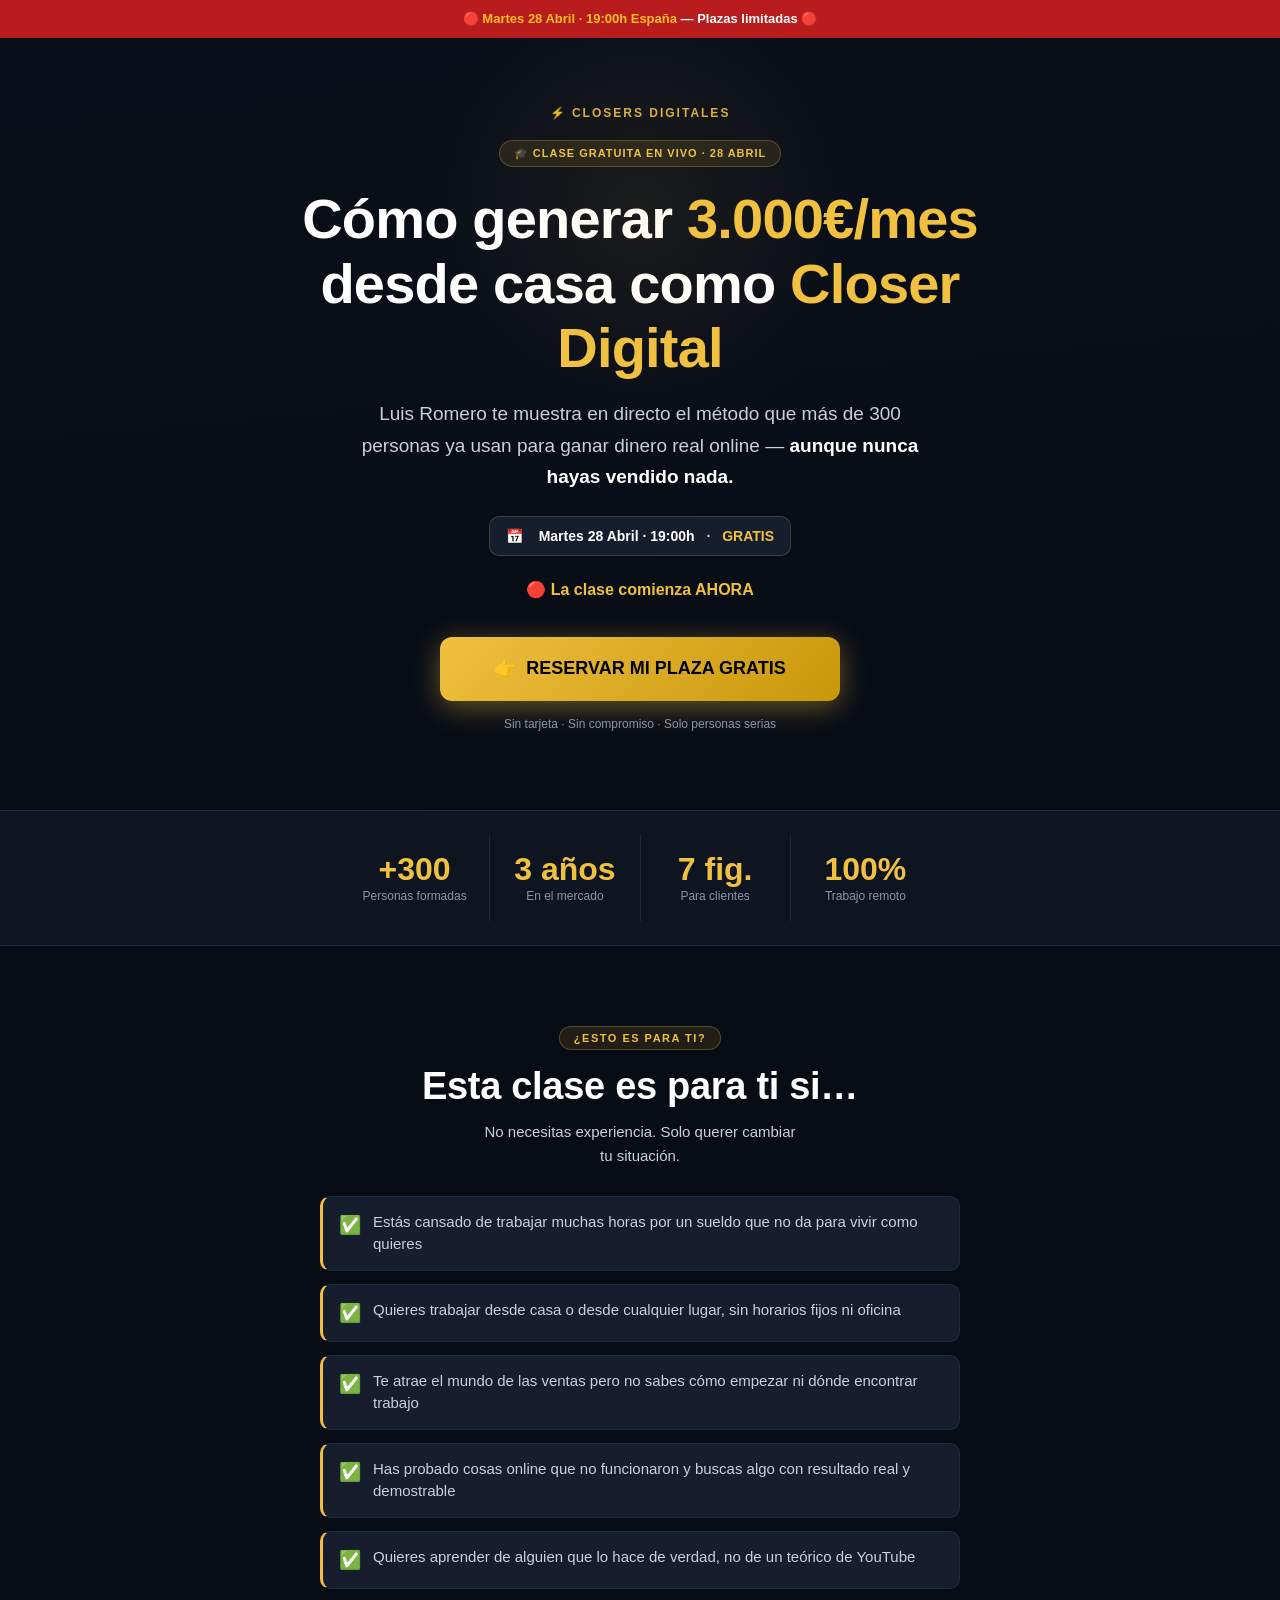
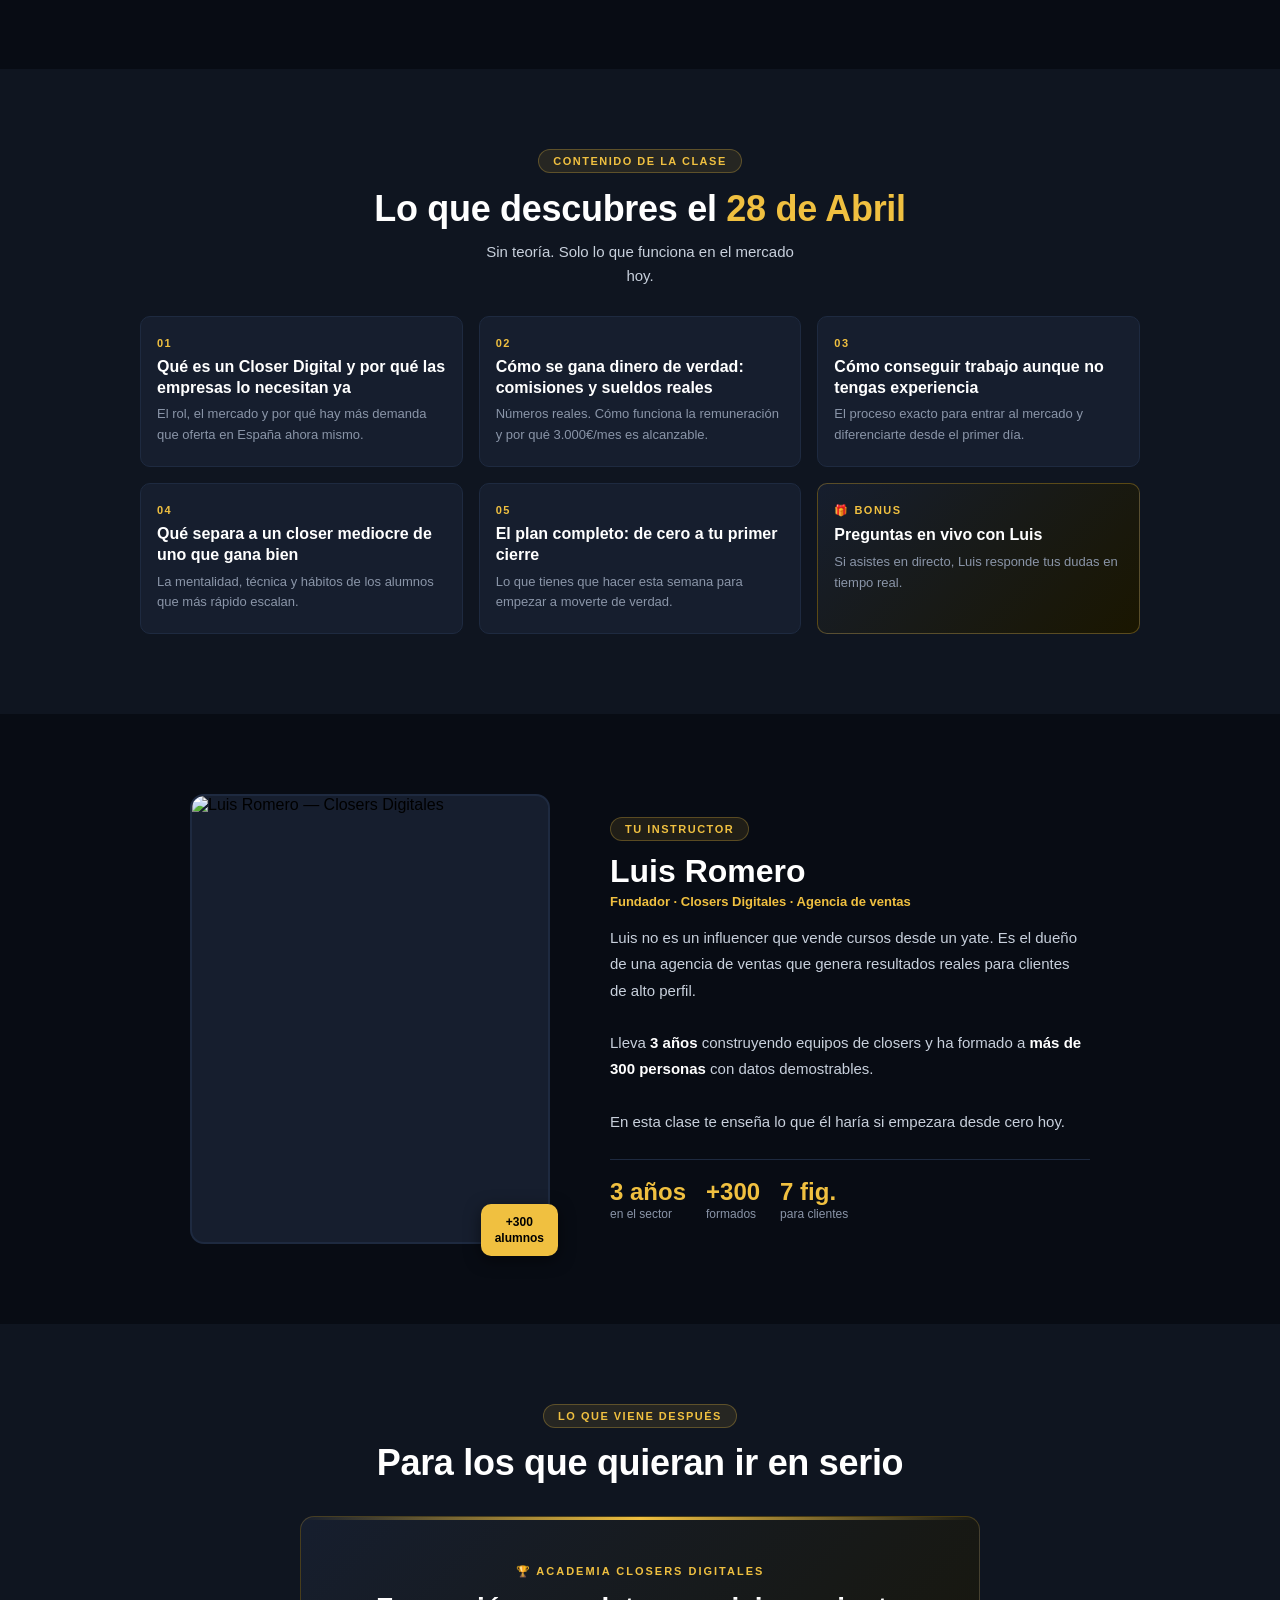
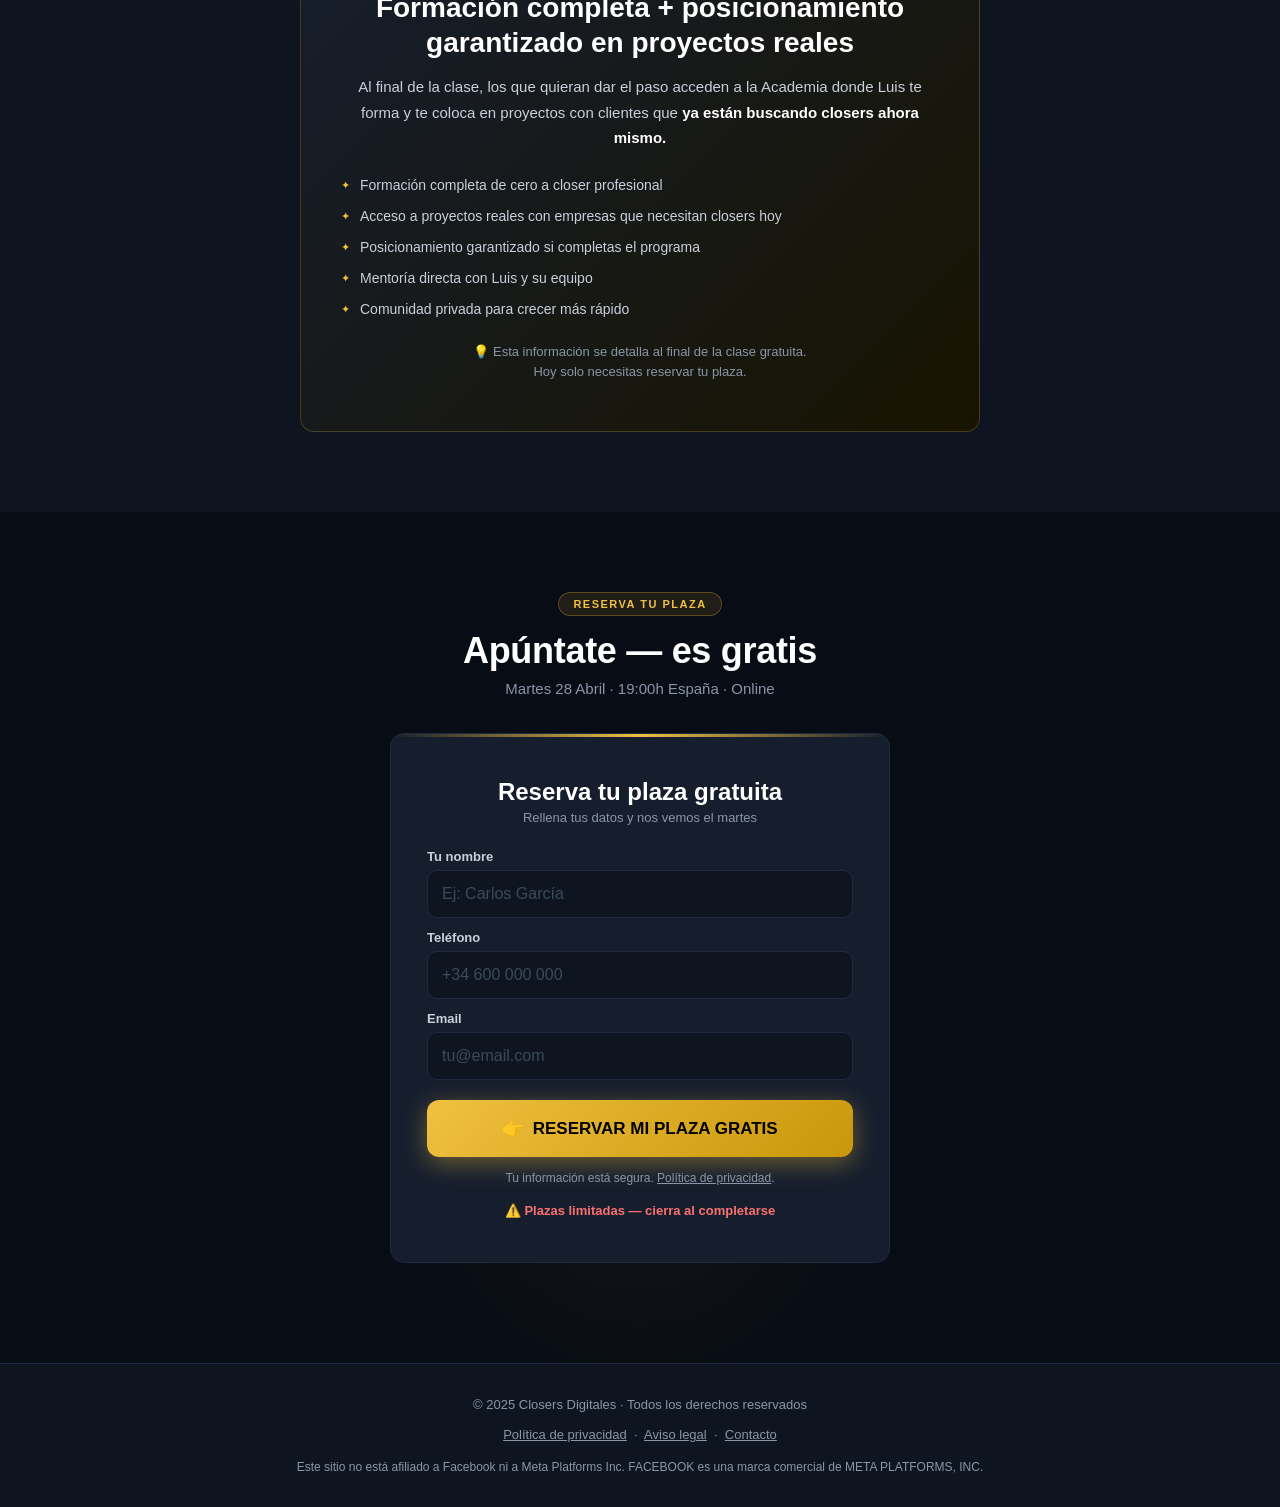
==== commit 662bdf2f: "Centralizar CSS con variables y mejorar responsividad - Refactoriza todo el CSS en styles.css con cu" ====
--- a/index.html
+++ b/index.html
@@ -2,474 +2,229 @@
 <html lang="es">
 <head>
   <meta charset="UTF-8" />
-  <meta name="viewport" content="width=device-width, initial-scale=1.0" />
-  <meta name="description" content="Clase gratuita en vivo: cómo generar 3.000€/mes trabajando de forma remota como Closer Digital. Martes 28 de abril, 7pm." />
-  <title>Clase Gratuita — Closer Digital | Genera 3.000€/mes desde casa</title>
-
-  <!-- Preload CSS para velocidad máxima -->
-  <link rel="preload" href="styles.css" as="style" />
+  <meta name="viewport" content="width=device-width, initial-scale=1.0, viewport-fit=cover" />
+  <meta name="description" content="Clase gratuita en vivo: cómo generar 3.000€/mes trabajando como Closer Digital. Martes 28 de Abril, 7pm España." />
+  <title>Clase Gratuita — Closer Digital | 3.000€/mes desde casa</title>
   <link rel="stylesheet" href="styles.css" />
-
-  <!-- Favicon (reemplaza con el tuyo) -->
-  <!-- <link rel="icon" href="favicon.ico" /> -->
 </head>
 <body>
 
-  <!-- ============================================================
-       SECCIÓN 1: TOPBAR — Barra de urgencia superior
-       Editar: texto del anuncio urgente
-  ============================================================ -->
-  <div class="topbar">
-    🔴 &nbsp;PLAZAS LIMITADAS — Clase en vivo el <strong>Martes 28 de Abril a las 19:00h (España)</strong>&nbsp; 🔴
-  </div>
-
-
-  <!-- ============================================================
-       SECCIÓN 2: HERO — Headline principal + Countdown + CTA
-       Editar: headline, subheadline, fecha, botón
-  ============================================================ -->
-  <section class="hero">
-    <div class="container">
-
-      <p class="hero__eyebrow">🎓 Clase gratuita en vivo</p>
-
-      <h1 class="hero__headline">
-        Cómo generar <em>3.000€/mes</em> trabajando desde cualquier lugar
-        como <em>Closer Digital</em> —aunque nunca hayas vendido nada
-      </h1>
-
-      <p class="hero__sub">
-        Luis Romero te muestra en directo el método exacto que han usado más de 300 personas
-        para conseguir trabajo real, online y bien pagado.
+<!-- SECCIÓN 1 — TOPBAR -->
+<div class="s1-bar">
+  🔴 <strong>Martes 28 Abril · 19:00h España</strong> — Plazas limitadas 🔴
+</div>
+
+<div class="s1-floating" id="floatingCTA">
+  <a href="#registro" class="s1-floating-btn">
+    👉 &nbsp;RESERVAR MI PLAZA GRATIS
+  </a>
+</div>
+
+<script>
+(function(){
+  var el = document.getElementById('floatingCTA');
+  var shown = false;
+  window.addEventListener('scroll', function(){
+    if(window.scrollY > 300 && !shown){ shown = true; el.classList.add('visible'); }
+    else if(window.scrollY <= 300 && shown){ shown = false; el.classList.remove('visible'); }
+  }, { passive: true });
+})();
+</script>
+
+<!-- SECCIÓN 2 — HERO -->
+<section class="s2">
+  <p class="s2__logo">⚡ Closers Digitales</p>
+  <div class="s2__eyebrow">🎓 Clase gratuita en vivo · 28 Abril</div>
+
+  <h1 class="s2__h1">
+    Cómo generar <em>3.000€/mes</em>
+    desde casa como <em>Closer Digital</em>
+  </h1>
+
+  <p class="s2__sub">
+    Luis Romero te muestra en directo el método que más de 300 personas
+    ya usan para ganar dinero real online —
+    <strong>aunque nunca hayas vendido nada.</strong>
+  </p>
+
+  <div class="s2__datebox">
+    📅 &nbsp;<strong>Martes 28 Abril · 19:00h</strong>
+    &nbsp;·&nbsp; <span class="gold">GRATIS</span>
+  </div>
+
+  <div class="s2-count">
+    <div class="s2-count__box"><span class="s2-count__n" id="s2d">00</span><span class="s2-count__l">Días</span></div>
+    <div class="s2-count__box"><span class="s2-count__n" id="s2h">00</span><span class="s2-count__l">Horas</span></div>
+    <div class="s2-count__box"><span class="s2-count__n" id="s2m">00</span><span class="s2-count__l">Min</span></div>
+    <div class="s2-count__box"><span class="s2-count__n" id="s2s">00</span><span class="s2-count__l">Seg</span></div>
+  </div>
+
+  <a href="#registro" class="s2__btn">👉 &nbsp;RESERVAR MI PLAZA GRATIS</a>
+  <p class="s2__note">Sin tarjeta · Sin compromiso · Solo personas serias</p>
+</section>
+
+<script>
+(function(){
+  var target = new Date('2025-04-28T19:00:00+02:00');
+  function pad(n){ return String(n).padStart(2,'0'); }
+  function tick(){
+    var diff = target - new Date();
+    if(diff <= 0){
+      document.querySelector('.s2-count').innerHTML =
+        '<p style="color:#F0C040;font-weight:800;font-size:16px;">🔴 La clase comienza AHORA</p>';
+      return;
+    }
+    document.getElementById('s2d').textContent = pad(Math.floor(diff/86400000));
+    document.getElementById('s2h').textContent = pad(Math.floor((diff%86400000)/3600000));
+    document.getElementById('s2m').textContent = pad(Math.floor((diff%3600000)/60000));
+    document.getElementById('s2s').textContent = pad(Math.floor((diff%60000)/1000));
+  }
+  tick(); setInterval(tick, 1000);
+})();
+</script>
+
+<!-- SECCIÓN 3 — NÚMEROS -->
+<div class="s3">
+  <div class="s3__row">
+    <div class="s3__item"><div class="s3__num">+300</div><div class="s3__label">Personas formadas</div></div>
+    <div class="s3__item"><div class="s3__num">3 años</div><div class="s3__label">En el mercado</div></div>
+    <div class="s3__item"><div class="s3__num">7 fig.</div><div class="s3__label">Para clientes</div></div>
+    <div class="s3__item"><div class="s3__num">100%</div><div class="s3__label">Trabajo remoto</div></div>
+  </div>
+</div>
+
+<!-- SECCIÓN 4 — PARA QUIÉN ES -->
+<section class="s4">
+  <div class="s4__tag">¿Esto es para ti?</div>
+  <h2 class="s4__title">Esta clase es para ti si…</h2>
+  <p class="s4__sub">No necesitas experiencia. Solo querer cambiar tu situación.</p>
+  <ul class="s4__list">
+    <li class="s4__item"><span class="s4__icon">✅</span><span>Estás cansado de trabajar muchas horas por un sueldo que no da para vivir como quieres</span></li>
+    <li class="s4__item"><span class="s4__icon">✅</span><span>Quieres trabajar desde casa o desde cualquier lugar, sin horarios fijos ni oficina</span></li>
+    <li class="s4__item"><span class="s4__icon">✅</span><span>Te atrae el mundo de las ventas pero no sabes cómo empezar ni dónde encontrar trabajo</span></li>
+    <li class="s4__item"><span class="s4__icon">✅</span><span>Has probado cosas online que no funcionaron y buscas algo con resultado real y demostrable</span></li>
+    <li class="s4__item"><span class="s4__icon">✅</span><span>Quieres aprender de alguien que lo hace de verdad, no de un teórico de YouTube</span></li>
+  </ul>
+</section>
+
+<!-- SECCIÓN 5 — QUÉ VAS A APRENDER -->
+<section class="s5">
+  <div class="s5__tag">Contenido de la clase</div>
+  <h2 class="s5__title">Lo que descubres el <span>28 de Abril</span></h2>
+  <p class="s5__sub">Sin teoría. Solo lo que funciona en el mercado hoy.</p>
+  <div class="s5__grid">
+    <div class="s5__card"><div class="s5__num">01</div><div class="s5__ctitle">Qué es un Closer Digital y por qué las empresas lo necesitan ya</div><div class="s5__cdesc">El rol, el mercado y por qué hay más demanda que oferta en España ahora mismo.</div></div>
+    <div class="s5__card"><div class="s5__num">02</div><div class="s5__ctitle">Cómo se gana dinero de verdad: comisiones y sueldos reales</div><div class="s5__cdesc">Números reales. Cómo funciona la remuneración y por qué 3.000€/mes es alcanzable.</div></div>
+    <div class="s5__card"><div class="s5__num">03</div><div class="s5__ctitle">Cómo conseguir trabajo aunque no tengas experiencia</div><div class="s5__cdesc">El proceso exacto para entrar al mercado y diferenciarte desde el primer día.</div></div>
+    <div class="s5__card"><div class="s5__num">04</div><div class="s5__ctitle">Qué separa a un closer mediocre de uno que gana bien</div><div class="s5__cdesc">La mentalidad, técnica y hábitos de los alumnos que más rápido escalan.</div></div>
+    <div class="s5__card"><div class="s5__num">05</div><div class="s5__ctitle">El plan completo: de cero a tu primer cierre</div><div class="s5__cdesc">Lo que tienes que hacer esta semana para empezar a moverte de verdad.</div></div>
+    <div class="s5__card bonus"><div class="s5__num">🎁 Bonus</div><div class="s5__ctitle">Preguntas en vivo con Luis</div><div class="s5__cdesc">Si asistes en directo, Luis responde tus dudas en tiempo real.</div></div>
+  </div>
+</section>
+
+<!-- SECCIÓN 6 — SOBRE LUIS ROMERO -->
+<section class="s6">
+  <div class="s6__inner">
+    <div class="s6__imgwrap">
+      <img src="AQUI-URL-FOTO" alt="Luis Romero — Closers Digitales" class="s6__img" loading="lazy" />
+      <div class="s6__badge">+300<br>alumnos</div>
+    </div>
+    <div class="s6__content">
+      <div class="s6__tag">Tu instructor</div>
+      <h2 class="s6__name">Luis Romero</h2>
+      <p class="s6__role">Fundador · Closers Digitales · Agencia de ventas</p>
+      <p class="s6__bio">
+        Luis no es un influencer que vende cursos desde un yate.
+        Es el dueño de una agencia de ventas que genera resultados reales para clientes de alto perfil.
+        <br /><br />
+        Lleva <strong>3 años</strong> construyendo equipos de closers y ha formado a
+        <strong>más de 300 personas</strong> con datos demostrables.
+        <br /><br />
+        En esta clase te enseña lo que él haría si empezara desde cero hoy.
       </p>
-
-      <div class="hero__date-box">
-        <span class="icon">📅</span>
-        <span>Martes 28 de Abril &nbsp;·&nbsp; 19:00h hora España &nbsp;·&nbsp; <strong>100% GRATIS</strong></span>
-      </div>
-
-      <!-- Countdown timer — se rellena automáticamente con JS -->
-      <div class="countdown">
-        <div class="countdown__item">
-          <span class="countdown__number" id="days">00</span>
-          <span class="countdown__label">Días</span>
-        </div>
-        <div class="countdown__item">
-          <span class="countdown__number" id="hours">00</span>
-          <span class="countdown__label">Horas</span>
-        </div>
-        <div class="countdown__item">
-          <span class="countdown__number" id="minutes">00</span>
-          <span class="countdown__label">Min</span>
-        </div>
-        <div class="countdown__item">
-          <span class="countdown__number" id="seconds">00</span>
-          <span class="countdown__label">Seg</span>
-        </div>
-      </div>
-
-      <a href="#registro" class="btn">
-        👉 &nbsp;RESERVAR MI PLAZA GRATIS
-      </a>
-
-      <p class="hero__guarantee">
-        Sin tarjeta de crédito &nbsp;·&nbsp; Sin compromiso &nbsp;·&nbsp; 100% Online
-      </p>
-
+      <div class="s6__stats">
+        <div class="s6__stat"><strong>3 años</strong><span>en el sector</span></div>
+        <div class="s6__stat"><strong>+300</strong><span>formados</span></div>
+        <div class="s6__stat"><strong>7 fig.</strong><span>para clientes</span></div>
+      </div>
     </div>
-  </section>
-
-
-  <!-- ============================================================
-       SECCIÓN 3: SOCIAL PROOF BAR — Números de credibilidad
-       Editar: cifras y etiquetas
-  ============================================================ -->
-  <div class="proof-bar">
-    <div class="proof-bar__grid">
-
-      <div class="proof-bar__item">
-        <div class="proof-bar__number">+300</div>
-        <div class="proof-bar__text">Personas formadas</div>
-      </div>
-
-      <div class="proof-bar__item">
-        <div class="proof-bar__number">3 años</div>
-        <div class="proof-bar__text">En el sector</div>
-      </div>
-
-      <div class="proof-bar__item">
-        <div class="proof-bar__number">7 fig.</div>
-        <div class="proof-bar__text">Generados para clientes</div>
-      </div>
-
-      <div class="proof-bar__item">
-        <div class="proof-bar__number">100%</div>
-        <div class="proof-bar__text">Trabajo remoto</div>
-      </div>
-
-    </div>
-  </div>
-
-
-  <!-- ============================================================
-       SECCIÓN 4: PARA QUIÉN ES — Identificación del perfil ideal
-       Editar: los bullets de identificación
-  ============================================================ -->
-  <section class="for-who">
-    <div class="container text-center">
-
-      <div class="tag">¿Esto es para ti?</div>
-
-      <h2 class="section-title">
-        Esta clase es para ti si...
-      </h2>
-      <p class="section-subtitle">
-        No necesitas experiencia previa. Solo necesitas querer cambiar tu situación económica.
-      </p>
-
-      <ul class="check-list">
-        <li>
-          <span class="check-icon">✅</span>
-          <span>Estás cansado de trabajar muchas horas por un sueldo que no da para vivir como quieres</span>
-        </li>
-        <li>
-          <span class="check-icon">✅</span>
-          <span>Quieres generar ingresos desde casa o desde cualquier lugar, sin estar atado a una oficina</span>
-        </li>
-        <li>
-          <span class="check-icon">✅</span>
-          <span>Te interesa el mundo de las ventas pero no sabes cómo empezar o dónde trabajar</span>
-        </li>
-        <li>
-          <span class="check-icon">✅</span>
-          <span>Has probado otras cosas online que no han funcionado y buscas algo con resultado real y verificable</span>
-        </li>
-        <li>
-          <span class="check-icon">✅</span>
-          <span>Quieres aprender de alguien que lo ha hecho, no de un teórico de YouTube</span>
-        </li>
-      </ul>
-
-    </div>
-  </section>
-
-
-  <!-- ============================================================
-       SECCIÓN 5: QUÉ VAS A APRENDER — Contenido de la clase
-       Editar: títulos y descripciones de cada tarjeta
-  ============================================================ -->
-  <section class="learn">
-    <div class="container--wide text-center">
-
-      <div class="tag">Contenido de la clase</div>
-
-      <h2 class="section-title">
-        Lo que vas a descubrir el <span class="text-gold">28 de abril</span>
-      </h2>
-      <p class="section-subtitle">
-        Sin relleno. Sin teoría vacía. Solo lo que funciona en el mercado real hoy.
-      </p>
-
-      <div class="learn__grid">
-
-        <div class="learn__card">
-          <div class="learn__card-number">01</div>
-          <div class="learn__card-title">Qué es un Closer Digital y por qué lo están buscando empresas ahora mismo</div>
-          <div class="learn__card-desc">Entiende el rol, el mercado y por qué hay más demanda que oferta de buenos closers en España.</div>
-        </div>
-
-        <div class="learn__card">
-          <div class="learn__card-number">02</div>
-          <div class="learn__card-title">Cómo se gana dinero de verdad: estructura de comisiones y sueldos reales</div>
-          <div class="learn__card-desc">Números reales, no promesas. Cómo funciona la remuneración y por qué alcanzar 3.000€/mes es un objetivo alcanzable.</div>
-        </div>
-
-        <div class="learn__card">
-          <div class="learn__card-number">03</div>
-          <div class="learn__card-title">Cómo conseguir tu primer trabajo como Closer aunque no tengas experiencia</div>
-          <div class="learn__card-desc">El proceso exacto para entrar al mercado, qué buscan las empresas y cómo diferenciarte desde el primer día.</div>
-        </div>
-
-        <div class="learn__card">
-          <div class="learn__card-number">04</div>
-          <div class="learn__card-title">Las habilidades que te hacen ganar más: lo que separa a un closer mediocre de uno top</div>
-          <div class="learn__card-desc">La mentalidad, la técnica y los hábitos que Luis ha visto en los alumnos que más rápido escalan.</div>
-        </div>
-
-        <div class="learn__card">
-          <div class="learn__card-number">05</div>
-          <div class="learn__card-title">El camino completo: de cero a tu primer cierre en el menor tiempo posible</div>
-          <div class="learn__card-desc">El plan paso a paso. Sin rodeos, sin excusas. Lo que tienes que hacer esta semana para empezar a moverte.</div>
-        </div>
-
-        <div class="learn__card" style="border-color: rgba(240,192,64,0.3); background: linear-gradient(135deg, #1A1A1A, #1C1800);">
-          <div class="learn__card-number" style="font-size:22px;">🎁</div>
-          <div class="learn__card-title">Sesión de preguntas en vivo</div>
-          <div class="learn__card-desc">Luis responde tus dudas en directo. Si puedes asistir en vivo, esta parte vale más que toda la clase.</div>
-        </div>
-
-      </div>
-
-    </div>
-  </section>
-
-
-  <!-- ============================================================
-       SECCIÓN 6: SOBRE LUIS ROMERO — Bio + credibilidad
-       Editar: foto (src), nombre, bio, estadísticas
-       NOTA: Reemplaza "luis-romero.jpg" con la foto real
-  ============================================================ -->
-  <section class="about">
-    <div class="container">
-      <div class="about__inner">
-
-        <!-- FOTO — reemplaza el src con la imagen real de Luis -->
-        <div class="about__img-wrap">
-          <img
-            src="luis-romero.jpg"
-            alt="Luis Romero — Fundador de Closers Digitales"
-            class="about__img"
-            width="400"
-            height="480"
-            loading="lazy"
-            onerror="this.style.background='#1A1A1A';this.style.minHeight='320px';this.alt='Luis Romero';"
-          />
-          <div class="about__img-badge">
-            +300<br>alumnos<br>formados
-          </div>
-        </div>
-
-        <div class="about__content">
-          <div class="tag" style="margin-bottom:16px;">Tu instructor</div>
-          <h2 class="about__name">Luis Romero</h2>
-          <p class="about__role">Fundador de Closers Digitales · Agencia de ventas · 3 años en el sector</p>
-          <p class="about__bio">
-            Luis no es un "gurú de internet". Es el dueño de una agencia de ventas digitales que trabaja con clientes de alto nivel y genera resultados reales.
-            <br /><br />
-            Lleva 3 años construyendo equipos de closers, formando a más de 300 personas y demostrando que este modelo funciona — con resultados verificables, no con pantallazos de PayPal.
-            <br /><br />
-            En esta clase te muestra exactamente lo que él haría si empezara desde cero hoy.
-          </p>
-
-          <div class="about__stats">
-            <div class="about__stat">
-              <strong>3 años</strong>
-              <span>en el mercado</span>
-            </div>
-            <div class="about__stat">
-              <strong>+300</strong>
-              <span>personas formadas</span>
-            </div>
-            <div class="about__stat">
-              <strong>7 fig.</strong>
-              <span>para clientes</span>
-            </div>
-          </div>
-        </div>
-
-      </div>
-    </div>
-  </section>
-
-
-  <!-- ============================================================
-       SECCIÓN 7: LA OPORTUNIDAD — Vista previa de la academia
-       Editar: título, descripción, beneficios de la academia
-  ============================================================ -->
-  <section class="opportunity">
-    <div class="container text-center">
-
-      <div class="tag">Lo que viene después</div>
-
-      <h2 class="section-title" style="margin-bottom: 48px;">
-        Para los que quieran ir en serio
-      </h2>
-
-      <div class="opportunity__box">
-
-        <p class="opportunity__label">🏆 Academia Closers Digitales</p>
-
-        <h3 class="opportunity__title">
-          Formación completa + posicionamiento garantizado en proyectos reales
-        </h3>
-
-        <p class="opportunity__desc">
-          Al final de la clase, quienes quieran dar el paso tendrán acceso a la Academia donde
-          Luis te forma y te coloca directamente en proyectos que ya necesitan closers —
-          siempre y cuando hagas el trabajo.
-        </p>
-
-        <ul class="opportunity__perks">
-          <li>Formación completa para pasar de cero a closer profesional</li>
-          <li>Acceso a proyectos reales con clientes que ya están buscando closers</li>
-          <li>Posicionamiento garantizado si completas el programa correctamente</li>
-          <li>Mentoría directa con Luis y su equipo</li>
-          <li>Comunidad privada de closers activos para aprendizaje y red de contactos</li>
-        </ul>
-
-        <p class="opportunity__disclaimer">
-          Esta información se comparte al final de la clase gratuita.<br />
-          Hoy solo necesitas reservar tu plaza.
-        </p>
-
-      </div>
-
-    </div>
-  </section>
-
-
-  <!-- ============================================================
-       SECCIÓN 8: FORMULARIO DE REGISTRO — CTA final
-       Editar: action del form, campos, texto del botón
-       IMPORTANTE: Conecta el form a tu plataforma (GoHighLevel, etc.)
-  ============================================================ -->
-  <section class="register" id="registro">
-    <div class="container text-center">
-
-      <div class="tag">Reserva tu plaza</div>
-
-      <h2 class="section-title" style="margin-bottom: 8px;">
-        Apúntate ahora — es gratis
-      </h2>
-      <p class="section-subtitle" style="margin-bottom: 48px;">
-        Martes 28 de Abril · 19:00h España · Online
-      </p>
-
-      <div class="register__box">
-
-        <h3 class="register__title">Reserva tu plaza gratis</h3>
-        <p class="register__sub">Rellena tus datos y nos vemos el martes</p>
-
-        <!-- FORM — Cambia el action por tu URL de GoHighLevel / LeadConnector -->
-        <form
-          action="TU_URL_DE_FORMULARIO_AQUI"
-          method="POST"
-          name="registro-closer"
-        >
-          <!-- Campos UTM (ocultos, no tocar) -->
-          <input type="hidden" name="utm_source"   id="utm_source" />
-          <input type="hidden" name="utm_medium"   id="utm_medium" />
-          <input type="hidden" name="utm_campaign" id="utm_campaign" />
-          <input type="hidden" name="utm_term"     id="utm_term" />
-
-          <div class="form-group">
-            <label for="name">Nombre</label>
-            <input
-              type="text"
-              id="name"
-              name="name"
-              placeholder="Tu nombre"
-              required
-              autocomplete="given-name"
-            />
-          </div>
-
-          <div class="form-group">
-            <label for="phone">Teléfono</label>
-            <input
-              type="tel"
-              id="phone"
-              name="phone"
-              placeholder="+34 600 000 000"
-              required
-              autocomplete="tel"
-            />
-          </div>
-
-          <div class="form-group">
-            <label for="email">Email</label>
-            <input
-              type="email"
-              id="email"
-              name="email"
-              placeholder="tu@email.com"
-              required
-              autocomplete="email"
-            />
-          </div>
-
-          <div class="form__submit">
-            <button type="submit" class="btn">
-              👉 &nbsp;RESERVAR MI PLAZA GRATIS
-            </button>
-          </div>
-
-          <p class="form__privacy">
-            Tu información está segura. No compartimos tus datos con terceros.
-            Al registrarte aceptas nuestra <a href="#">política de privacidad</a>.
-          </p>
-
-        </form>
-
-        <p class="register__spots">
-          ⚠️ Plazas limitadas — cierra el registro cuando se completen
-        </p>
-
-      </div>
-
-    </div>
-  </section>
-
-
-  <!-- ============================================================
-       SECCIÓN 9: FOOTER
-       Editar: nombre empresa, links legales
-  ============================================================ -->
-  <footer class="footer">
-    <p>© 2025 Closers Digitales · Todos los derechos reservados</p>
-    <p style="margin-top:8px;">
-      <a href="#">Política de privacidad</a> &nbsp;·&nbsp;
-      <a href="#">Aviso legal</a> &nbsp;·&nbsp;
-      <a href="#">Contacto</a>
-    </p>
-  </footer>
-
-
-  <!-- ============================================================
-       SCRIPTS — Countdown + UTM capture
-       No tocar salvo que cambies la fecha del evento
-  ============================================================ -->
-  <script>
-    // ── COUNTDOWN — Cambia la fecha aquí si cambia el evento
-    (function() {
-      const eventDate = new Date('2025-04-28T19:00:00+02:00'); // 28 Abril 7pm España (CEST)
-
-      function pad(n) { return String(n).padStart(2, '0'); }
-
-      function tick() {
-        const now  = new Date();
-        const diff = eventDate - now;
-
-        if (diff <= 0) {
-          document.querySelector('.countdown').innerHTML =
-            '<p style="color:var(--gold);font-weight:700;font-size:18px;">🔴 La clase está comenzando ahora</p>';
-          return;
-        }
-
-        const days    = Math.floor(diff / 86400000);
-        const hours   = Math.floor((diff % 86400000) / 3600000);
-        const minutes = Math.floor((diff % 3600000)  / 60000);
-        const seconds = Math.floor((diff % 60000)    / 1000);
-
-        document.getElementById('days').textContent    = pad(days);
-        document.getElementById('hours').textContent   = pad(hours);
-        document.getElementById('minutes').textContent = pad(minutes);
-        document.getElementById('seconds').textContent = pad(seconds);
-      }
-
-      tick();
-      setInterval(tick, 1000);
-    })();
-
-    // ── UTM CAPTURE — Captura parámetros de los ads automáticamente
-    (function() {
-      const params = new URLSearchParams(window.location.search);
-      ['utm_source','utm_medium','utm_campaign','utm_term'].forEach(function(key) {
-        const el = document.getElementById(key);
-        if (el && params.get(key)) el.value = params.get(key);
-      });
-    })();
-  </script>
+  </div>
+</section>
+
+<!-- SECCIÓN 7 — LA OPORTUNIDAD -->
+<section class="s7">
+  <div class="s7__tag">Lo que viene después</div>
+  <h2 class="s7__pretitle">Para los que quieran ir en serio</h2>
+  <div class="s7__box">
+    <p class="s7__label">🏆 Academia Closers Digitales</p>
+    <h3 class="s7__title">Formación completa + posicionamiento garantizado en proyectos reales</h3>
+    <p class="s7__desc">Al final de la clase, los que quieran dar el paso acceden a la Academia donde Luis te forma y te coloca en proyectos con clientes que <strong>ya están buscando closers ahora mismo.</strong></p>
+    <ul class="s7__list">
+      <li>Formación completa de cero a closer profesional</li>
+      <li>Acceso a proyectos reales con empresas que necesitan closers hoy</li>
+      <li>Posicionamiento garantizado si completas el programa</li>
+      <li>Mentoría directa con Luis y su equipo</li>
+      <li>Comunidad privada para crecer más rápido</li>
+    </ul>
+    <p class="s7__note">💡 Esta información se detalla al final de la clase gratuita.<br />Hoy solo necesitas reservar tu plaza.</p>
+  </div>
+</section>
+
+<!-- SECCIÓN 8 — FORMULARIO -->
+<section class="s8" id="registro">
+  <div class="s8__tag">Reserva tu plaza</div>
+  <h2 class="s8__title">Apúntate — es gratis</h2>
+  <p class="s8__sub">Martes 28 Abril · 19:00h España · Online</p>
+  <div class="s8__box">
+    <h3 class="s8__ftitle">Reserva tu plaza gratuita</h3>
+    <p class="s8__fsub">Rellena tus datos y nos vemos el martes</p>
+    <form action="TU-WEBHOOK-GHL" method="POST" id="form-registro">
+      <input type="hidden" name="utm_source"   id="u_s" />
+      <input type="hidden" name="utm_medium"   id="u_m" />
+      <input type="hidden" name="utm_campaign" id="u_c" />
+      <input type="hidden" name="utm_term"     id="u_t" />
+      <div class="fg">
+        <label for="r-name">Tu nombre</label>
+        <input type="text" id="r-name" name="name" placeholder="Ej: Carlos García" required autocomplete="given-name" />
+      </div>
+      <div class="fg">
+        <label for="r-phone">Teléfono</label>
+        <input type="tel" id="r-phone" name="phone" placeholder="+34 600 000 000" required autocomplete="tel" />
+      </div>
+      <div class="fg">
+        <label for="r-email">Email</label>
+        <input type="email" id="r-email" name="email" placeholder="tu@email.com" required autocomplete="email" />
+      </div>
+      <button type="submit" class="s8__btn">👉 &nbsp;RESERVAR MI PLAZA GRATIS</button>
+      <p class="s8__privacy">Tu información está segura. <a href="#">Política de privacidad</a>.</p>
+    </form>
+    <p class="s8__spots">⚠️ Plazas limitadas — cierra al completarse</p>
+  </div>
+</section>
+
+<script>
+(function(){
+  var p = new URLSearchParams(window.location.search);
+  [['utm_source','u_s'],['utm_medium','u_m'],['utm_campaign','u_c'],['utm_term','u_t']].forEach(function(x){
+    var el = document.getElementById(x[1]);
+    if(el && p.get(x[0])) el.value = p.get(x[0]);
+  });
+})();
+</script>
+
+<!-- SECCIÓN 9 — FOOTER -->
+<footer class="s9">
+  <p>© 2025 Closers Digitales · Todos los derechos reservados</p>
+  <p style="margin-top:8px;">
+    <a href="#">Política de privacidad</a> &nbsp;·&nbsp;
+    <a href="#">Aviso legal</a> &nbsp;·&nbsp;
+    <a href="#">Contacto</a>
+  </p>
+  <p style="margin-top:10px; font-size:12px;">
+    Este sitio no está afiliado a Facebook ni a Meta Platforms Inc.
+    FACEBOOK es una marca comercial de META PLATFORMS, INC.
+  </p>
+</footer>
 
 </body>
 </html>
--- a/styles.css
+++ b/styles.css
@@ -1,681 +1,516 @@
-/* ============================================
-   CLOSERS DIGITALES — CSS
-   Optimizado para velocidad: sin dependencias externas
-   Secciones claramente separadas para edición fácil
-   ============================================ */
-
-/* ── VARIABLES GLOBALES ── */
+/* ============================================================
+   CLOSERS DIGITALES — Global Styles
+   Fuente única de verdad. Para GHL: usa 00-GLOBAL-CSS.html.
+   ============================================================ */
+
+/* ── RESET ── */
+*, *::before, *::after { box-sizing: border-box; margin: 0; padding: 0; }
+
+/* ── VARIABLES ── */
 :root {
-  --gold:       #F0C040;
-  --gold-dark:  #C9970A;
-  --black:      #080808;
-  --dark:       #111111;
-  --dark-2:     #1A1A1A;
-  --dark-3:     #242424;
-  --white:      #FFFFFF;
-  --gray:       #9A9A9A;
-  --gray-light: #D4D4D4;
-  --red-urgency:#E03535;
-  --radius:     10px;
-  --shadow:     0 4px 30px rgba(0,0,0,0.5);
-}
-
-/* ── RESET Y BASE ── */
-*, *::before, *::after { box-sizing: border-box; margin: 0; padding: 0; }
-
-html { scroll-behavior: smooth; }
-
-body {
-  background-color: var(--black);
+  --gold:        #F0C040;
+  --gold-rgb:    240, 192, 64;
+  --gold-dark:   #C9970A;
+  --bg:          #080C14;
+  --bg-2:        #0F1520;
+  --card:        #161E2E;
+  --border:      #1E2A40;
+  --white:       #fff;
+  --text:        #C8D0DC;
+  --muted:       #8A95A8;
+  --red:         #B91C1C;
+  --red-alert:   #F87171;
+  --yellow-cta:  #FBBF24;
+  --font:        -apple-system, BlinkMacSystemFont, 'Segoe UI', sans-serif;
+  --radius:      10px;
+  --radius-lg:   12px;
+  --radius-xl:   14px;
+}
+
+/* ── BASE ── */
+body { background: var(--bg); }
+
+/* ================================================================
+   S1 — TOPBAR + BOTÓN FLOTANTE
+   ================================================================ */
+.s1-bar {
+  background: var(--red);
+  text-align: center;
+  padding: 10px 16px;
+  font-family: var(--font);
+  font-size: 13px;
+  font-weight: 700;
   color: var(--white);
-  font-family: -apple-system, BlinkMacSystemFont, 'Segoe UI', Helvetica, Arial, sans-serif;
-  font-size: 17px;
-  line-height: 1.65;
-  -webkit-font-smoothing: antialiased;
-}
-
-img { max-width: 100%; display: block; }
-a { color: var(--gold); text-decoration: none; }
-
-/* ── UTILIDADES ── */
-.container {
-  max-width: 780px;
-  margin: 0 auto;
-  padding: 0 20px;
-}
-
-.container--wide {
-  max-width: 1000px;
-  margin: 0 auto;
-  padding: 0 20px;
-}
-
-.text-center { text-align: center; }
-.text-gold   { color: var(--gold); }
-.text-gray   { color: var(--gray); }
-
-.tag {
-  display: inline-block;
-  background: rgba(240,192,64,0.12);
-  color: var(--gold);
-  border: 1px solid rgba(240,192,64,0.35);
-  border-radius: 50px;
-  font-size: 13px;
-  font-weight: 600;
-  letter-spacing: 1.2px;
-  text-transform: uppercase;
-  padding: 6px 18px;
-  margin-bottom: 22px;
-}
-
-/* ── BARRA SUPERIOR DE URGENCIA ── */
-/* === SECCIÓN: TOPBAR === */
-.topbar {
-  background: var(--red-urgency);
-  text-align: center;
-  padding: 10px 20px;
-  font-size: 14px;
-  font-weight: 600;
-  letter-spacing: 0.3px;
-}
-
-.topbar span {
-  opacity: 0.85;
-  margin: 0 6px;
-}
-
-/* === SECCIÓN: HERO === */
-.hero {
-  background: linear-gradient(180deg, #0F0F0F 0%, var(--black) 100%);
-  padding: 70px 20px 80px;
+  line-height: 1.4;
+}
+.s1-bar strong { color: var(--yellow-cta); }
+
+.s1-floating {
+  display: none;
+  position: fixed;
+  bottom: 0; left: 0; right: 0;
+  z-index: 999;
+  padding: 12px 16px 20px;
+  background: linear-gradient(to top, var(--bg) 60%, transparent);
+  pointer-events: none;
+}
+.s1-floating.visible { display: block; }
+
+.s1-floating-btn {
+  display: block;
+  width: 100%;
+  background: linear-gradient(135deg, var(--gold) 0%, var(--gold-dark) 100%);
+  color: #000;
+  font-family: var(--font);
+  font-weight: 900;
+  font-size: 16px;
+  padding: 16px 24px;
+  border-radius: var(--radius-lg);
+  border: none;
+  cursor: pointer;
+  text-align: center;
+  text-decoration: none;
+  box-shadow: 0 4px 24px rgba(var(--gold-rgb), 0.45), 0 0 0 1px rgba(var(--gold-rgb), 0.2);
+  pointer-events: all;
+  -webkit-tap-highlight-color: transparent;
+}
+
+@media (min-width: 768px) {
+  .s1-floating { display: none !important; }
+}
+
+/* ================================================================
+   S2 — HERO
+   ================================================================ */
+.s2 {
+  font-family: var(--font);
+  background: linear-gradient(175deg, #090E1A 0%, var(--bg) 100%);
+  padding: 44px 16px 56px;
   text-align: center;
   position: relative;
   overflow: hidden;
-}
-
-.hero::before {
+  -webkit-font-smoothing: antialiased;
+}
+.s2::before {
   content: '';
   position: absolute;
-  top: -100px;
-  left: 50%;
+  top: -80px; left: 50%;
   transform: translateX(-50%);
-  width: 600px;
-  height: 600px;
-  background: radial-gradient(circle, rgba(240,192,64,0.07) 0%, transparent 70%);
+  width: 500px; height: 500px;
+  background: radial-gradient(circle, rgba(var(--gold-rgb), 0.08) 0%, transparent 65%);
   pointer-events: none;
 }
-
-.hero__eyebrow {
-  font-size: 13px;
-  font-weight: 700;
+.s2__logo {
+  font-size: 12px;
+  font-weight: 800;
   letter-spacing: 2px;
   text-transform: uppercase;
   color: var(--gold);
-  margin-bottom: 18px;
-}
-
-.hero__headline {
-  font-size: clamp(28px, 5vw, 50px);
-  font-weight: 800;
-  line-height: 1.2;
-  letter-spacing: -0.5px;
-  margin-bottom: 22px;
-  max-width: 720px;
-  margin-left: auto;
-  margin-right: auto;
-}
-
-.hero__headline em {
-  font-style: normal;
-  color: var(--gold);
-}
-
-.hero__sub {
-  font-size: clamp(16px, 2.5vw, 20px);
-  color: var(--gray-light);
-  max-width: 560px;
-  margin: 0 auto 36px;
-  line-height: 1.6;
-}
-
-.hero__date-box {
+  margin-bottom: 20px;
+  opacity: 0.9;
+}
+.s2__eyebrow {
   display: inline-flex;
   align-items: center;
-  gap: 10px;
-  background: var(--dark-2);
-  border: 1px solid rgba(240,192,64,0.25);
+  gap: 6px;
+  background: rgba(var(--gold-rgb), 0.1);
+  border: 1px solid rgba(var(--gold-rgb), 0.25);
+  border-radius: 50px;
+  padding: 6px 14px;
+  font-size: 11px;
+  font-weight: 800;
+  color: var(--gold);
+  letter-spacing: 1px;
+  text-transform: uppercase;
+  margin-bottom: 20px;
+}
+.s2__h1 {
+  font-size: 30px;
+  font-weight: 900;
+  line-height: 1.15;
+  letter-spacing: -0.8px;
+  color: var(--white);
+  margin: 0 auto 18px;
+  max-width: 360px;
+}
+.s2__h1 em { font-style: normal; color: var(--gold); }
+.s2__sub {
+  font-size: 16px;
+  color: var(--text);
+  max-width: 340px;
+  margin: 0 auto 24px;
+  line-height: 1.65;
+}
+.s2__sub strong { color: var(--white); }
+.s2__datebox {
+  display: inline-flex;
+  align-items: center;
+  justify-content: center;
+  flex-wrap: wrap;
+  gap: 8px;
+  background: var(--card);
+  border: 1px solid rgba(var(--gold-rgb), 0.2);
   border-radius: var(--radius);
-  padding: 14px 24px;
-  margin-bottom: 36px;
-  font-size: 15px;
+  padding: 11px 16px;
+  margin-bottom: 24px;
+  font-size: 14px;
   font-weight: 600;
-}
-
-.hero__date-box .icon { font-size: 20px; }
-
-/* ── COUNTDOWN ── */
-.countdown {
+  color: var(--text);
+  max-width: 100%;
+}
+.s2__datebox strong { color: var(--white); }
+.s2__datebox .gold  { color: var(--gold); font-weight: 800; }
+.s2-count {
   display: flex;
   justify-content: center;
-  gap: 14px;
-  margin-bottom: 40px;
-}
-
-.countdown__item {
-  display: flex;
-  flex-direction: column;
-  align-items: center;
-  background: var(--dark-2);
-  border: 1px solid var(--dark-3);
+  gap: 8px;
+  margin-bottom: 28px;
+}
+.s2-count__box {
+  background: var(--card);
+  border: 1px solid var(--border);
   border-radius: var(--radius);
-  padding: 14px 18px;
-  min-width: 72px;
-}
-
-.countdown__number {
-  font-size: 32px;
-  font-weight: 800;
+  padding: 10px 0;
+  width: 72px;
+  text-align: center;
+  flex: 1;
+  max-width: 80px;
+}
+.s2-count__n {
+  display: block;
+  font-size: 28px;
+  font-weight: 900;
   color: var(--gold);
   line-height: 1;
-}
-
-.countdown__label {
-  font-size: 11px;
+  font-variant-numeric: tabular-nums;
+}
+.s2-count__l {
+  display: block;
+  font-size: 9px;
+  font-weight: 700;
   text-transform: uppercase;
   letter-spacing: 1px;
-  color: var(--gray);
+  color: var(--muted);
   margin-top: 4px;
 }
-
-/* ── BOTÓN CTA ── */
-.btn {
-  display: inline-block;
+.s2__btn {
+  display: block;
+  width: 100%;
+  max-width: 400px;
+  margin: 0 auto;
   background: linear-gradient(135deg, var(--gold) 0%, var(--gold-dark) 100%);
   color: #000;
-  font-weight: 800;
+  font-weight: 900;
   font-size: 17px;
-  padding: 18px 44px;
-  border-radius: var(--radius);
+  padding: 18px 20px;
+  border-radius: var(--radius-lg);
   border: none;
   cursor: pointer;
-  transition: transform 0.15s ease, box-shadow 0.15s ease;
-  text-align: center;
-  letter-spacing: 0.2px;
-  box-shadow: 0 6px 30px rgba(240,192,64,0.35);
-  width: 100%;
-  max-width: 480px;
-}
-
-.btn:hover {
-  transform: translateY(-2px);
-  box-shadow: 0 10px 40px rgba(240,192,64,0.5);
-}
-
-.btn:active { transform: translateY(0); }
-
-.btn--ghost {
-  background: transparent;
-  color: var(--gold);
-  border: 2px solid var(--gold);
-  box-shadow: none;
-}
-
-.hero__guarantee {
-  margin-top: 16px;
-  font-size: 13px;
-  color: var(--gray);
-}
-
-/* === SECCIÓN: SOCIAL PROOF BAR === */
-.proof-bar {
-  background: var(--dark-2);
-  border-top: 1px solid var(--dark-3);
-  border-bottom: 1px solid var(--dark-3);
-  padding: 30px 20px;
-}
-
-.proof-bar__grid {
-  display: flex;
-  justify-content: center;
-  align-items: center;
-  gap: 0;
-  flex-wrap: wrap;
-}
-
-.proof-bar__item {
-  text-align: center;
-  padding: 12px 36px;
-  position: relative;
-}
-
-.proof-bar__item:not(:last-child)::after {
-  content: '';
-  position: absolute;
-  right: 0;
-  top: 20%;
-  height: 60%;
-  width: 1px;
-  background: var(--dark-3);
-}
-
-.proof-bar__number {
-  font-size: 30px;
-  font-weight: 800;
-  color: var(--gold);
-  line-height: 1;
-}
-
-.proof-bar__text {
-  font-size: 13px;
-  color: var(--gray);
-  margin-top: 4px;
-}
-
-/* === SECCIÓN: PARA QUIÉN ES === */
-.for-who {
-  padding: 80px 20px;
-  background: var(--black);
-}
-
-.section-title {
-  font-size: clamp(24px, 4vw, 36px);
-  font-weight: 800;
-  line-height: 1.25;
-  margin-bottom: 14px;
-  letter-spacing: -0.3px;
-}
-
-.section-subtitle {
-  font-size: 17px;
-  color: var(--gray);
-  margin-bottom: 48px;
-  max-width: 540px;
-  margin-left: auto;
-  margin-right: auto;
-}
-
-.check-list {
-  list-style: none;
-  display: flex;
-  flex-direction: column;
-  gap: 16px;
+  box-shadow: 0 6px 28px rgba(var(--gold-rgb), 0.4);
+  text-decoration: none;
+  -webkit-tap-highlight-color: transparent;
+  touch-action: manipulation;
+  line-height: 1.3;
+}
+.s2__note {
+  margin-top: 14px;
+  font-size: 12px;
+  color: var(--muted);
+  line-height: 1.6;
+}
+@media (min-width: 768px) {
+  .s2 { padding: 68px 20px 76px; }
+  .s2__h1 { font-size: clamp(36px, 5vw, 56px); max-width: 760px; }
+  .s2__sub { font-size: 19px; max-width: 570px; }
+  .s2-count__box { width: 80px; max-width: 90px; padding: 14px 0; }
+  .s2-count__n { font-size: 34px; }
+  .s2-count { gap: 12px; margin-bottom: 38px; }
+  .s2__btn { font-size: 18px; padding: 20px 40px; }
+}
+
+/* ================================================================
+   S3 — BARRA DE NÚMEROS
+   ================================================================ */
+.s3 {
+  font-family: var(--font);
+  background: var(--bg-2);
+  border-top: 1px solid var(--border);
+  border-bottom: 1px solid var(--border);
+  padding: 24px 16px;
+  -webkit-font-smoothing: antialiased;
+}
+.s3__row {
+  display: grid;
+  grid-template-columns: 1fr 1fr;
+  gap: 1px;
   max-width: 600px;
   margin: 0 auto;
-}
-
-.check-list li {
-  display: flex;
-  align-items: flex-start;
-  gap: 14px;
-  background: var(--dark-2);
-  border: 1px solid var(--dark-3);
+  background: var(--border);
+  border-radius: var(--radius-lg);
+  overflow: hidden;
+}
+.s3__item {
+  text-align: center;
+  padding: 18px 12px;
+  background: var(--bg-2);
+}
+.s3__num   { font-size: 28px; font-weight: 900; color: var(--gold); line-height: 1; }
+.s3__label { font-size: 12px; color: var(--muted); margin-top: 4px; }
+@media (min-width: 640px) {
+  .s3__row { grid-template-columns: repeat(4, 1fr); }
+  .s3__num { font-size: 32px; }
+}
+
+/* ================================================================
+   S4 — PARA QUIÉN ES
+   ================================================================ */
+.s4 {
+  font-family: var(--font);
+  background: var(--bg);
+  padding: 56px 16px;
+  text-align: center;
+  -webkit-font-smoothing: antialiased;
+}
+.s4__tag {
+  display: inline-block;
+  background: rgba(var(--gold-rgb), 0.1);
+  color: var(--gold);
+  border: 1px solid rgba(var(--gold-rgb), 0.28);
+  border-radius: 50px;
+  font-size: 11px; font-weight: 800;
+  letter-spacing: 1.5px; text-transform: uppercase;
+  padding: 5px 14px; margin-bottom: 14px;
+}
+.s4__title {
+  font-size: 26px; font-weight: 900; color: var(--white);
+  line-height: 1.2; margin-bottom: 10px; letter-spacing: -0.3px;
+}
+.s4__sub {
+  font-size: 15px; color: var(--text);
+  margin-bottom: 28px; line-height: 1.6;
+  max-width: 320px; margin-left: auto; margin-right: auto;
+}
+.s4__list { list-style: none; padding: 0; margin: 0; display: flex; flex-direction: column; gap: 10px; }
+.s4__item {
+  display: flex; align-items: flex-start; gap: 12px;
+  background: var(--card);
+  border: 1px solid var(--border);
+  border-left: 3px solid var(--gold);
   border-radius: var(--radius);
-  padding: 18px 20px;
-  font-size: 16px;
-  text-align: left;
-}
-
-.check-list li .check-icon {
-  font-size: 20px;
-  flex-shrink: 0;
-  margin-top: 1px;
-}
-
-/* === SECCIÓN: QUÉ VAS A APRENDER === */
-.learn {
-  padding: 80px 20px;
-  background: var(--dark);
-}
-
-.learn__grid {
-  display: grid;
-  grid-template-columns: repeat(auto-fit, minmax(280px, 1fr));
-  gap: 20px;
-  margin-top: 48px;
-}
-
-.learn__card {
-  background: var(--dark-2);
-  border: 1px solid var(--dark-3);
-  border-radius: var(--radius);
-  padding: 28px 24px;
-  text-align: left;
-  transition: border-color 0.2s;
-}
-
-.learn__card:hover {
-  border-color: rgba(240,192,64,0.3);
-}
-
-.learn__card-number {
+  padding: 14px 16px;
+  font-size: 15px; color: var(--text);
+  text-align: left; line-height: 1.5;
+}
+.s4__icon { font-size: 18px; flex-shrink: 0; margin-top: 1px; }
+@media (min-width: 768px) {
+  .s4 { padding: 80px 20px; }
+  .s4__title { font-size: 38px; }
+  .s4__list { max-width: 640px; margin-left: auto; margin-right: auto; gap: 13px; }
+}
+
+/* ================================================================
+   S5 — QUÉ VAS A APRENDER
+   ================================================================ */
+.s5 {
+  font-family: var(--font);
+  background: var(--bg-2);
+  padding: 56px 16px;
+  text-align: center;
+  -webkit-font-smoothing: antialiased;
+}
+.s5__tag {
+  display: inline-block;
+  background: rgba(var(--gold-rgb), 0.1); color: var(--gold);
+  border: 1px solid rgba(var(--gold-rgb), 0.28); border-radius: 50px;
+  font-size: 11px; font-weight: 800; letter-spacing: 1.5px; text-transform: uppercase;
+  padding: 5px 14px; margin-bottom: 14px;
+}
+.s5__title { font-size: 26px; font-weight: 900; color: var(--white); line-height: 1.2; margin-bottom: 10px; letter-spacing: -0.3px; }
+.s5__title span { color: var(--gold); }
+.s5__sub { font-size: 15px; color: var(--text); margin-bottom: 28px; line-height: 1.6; max-width: 320px; margin-left: auto; margin-right: auto; }
+.s5__grid { display: flex; flex-direction: column; gap: 10px; }
+.s5__card {
+  background: var(--card); border: 1px solid var(--border); border-radius: var(--radius);
+  padding: 20px 16px; text-align: left;
+}
+.s5__card.bonus { border-color: rgba(var(--gold-rgb), 0.3); background: linear-gradient(135deg, var(--card), #1A1600); }
+.s5__num    { font-size: 11px; font-weight: 800; color: var(--gold); letter-spacing: 1.5px; text-transform: uppercase; margin-bottom: 8px; }
+.s5__ctitle { font-size: 16px; font-weight: 800; color: var(--white); line-height: 1.3; margin-bottom: 6px; }
+.s5__cdesc  { font-size: 13px; color: var(--muted); line-height: 1.6; }
+@media (min-width: 600px) {
+  .s5 { padding: 80px 20px; }
+  .s5__title { font-size: 36px; }
+  .s5__grid { display: grid; grid-template-columns: repeat(2, 1fr); gap: 16px; max-width: 800px; margin: 0 auto; }
+}
+@media (min-width: 900px) {
+  .s5__grid { grid-template-columns: repeat(3, 1fr); max-width: 1000px; }
+}
+
+/* ================================================================
+   S6 — SOBRE LUIS ROMERO
+   ================================================================ */
+.s6 {
+  font-family: var(--font);
+  background: var(--bg); padding: 56px 16px;
+  -webkit-font-smoothing: antialiased;
+}
+.s6__inner {
+  display: flex; flex-direction: column; gap: 32px;
+  align-items: center; max-width: 600px; margin: 0 auto;
+}
+.s6__imgwrap { position: relative; width: 100%; max-width: 320px; }
+.s6__img {
+  width: 100%; border-radius: var(--radius-xl); border: 2px solid var(--border);
+  display: block; object-fit: cover; aspect-ratio: 4/4;
+  background: var(--card);
+}
+.s6__badge {
+  position: absolute; bottom: -12px; right: -8px;
+  background: var(--gold); color: #000; font-weight: 900; font-size: 12px;
+  border-radius: var(--radius); padding: 10px 14px; line-height: 1.35;
+  text-align: center; box-shadow: 0 4px 16px rgba(0,0,0,0.5);
+}
+.s6__content { text-align: center; width: 100%; min-width: 0; }
+.s6__tag {
+  display: inline-block; background: rgba(var(--gold-rgb), 0.1); color: var(--gold);
+  border: 1px solid rgba(var(--gold-rgb), 0.28); border-radius: 50px;
+  font-size: 11px; font-weight: 800; letter-spacing: 1.5px; text-transform: uppercase;
+  padding: 5px 14px; margin-bottom: 12px;
+}
+.s6__name  { font-size: 26px; font-weight: 900; color: var(--white); margin-bottom: 4px; }
+.s6__role  { font-size: 13px; color: var(--gold); font-weight: 700; margin-bottom: 16px; }
+.s6__bio   { font-size: 15px; color: var(--text); line-height: 1.75; margin-bottom: 24px; text-align: left; }
+.s6__bio strong { color: var(--white); }
+.s6__stats { display: flex; justify-content: center; gap: 20px; flex-wrap: wrap; border-top: 1px solid var(--border); padding-top: 20px; }
+.s6__stat strong { display: block; font-size: 24px; font-weight: 900; color: var(--gold); line-height: 1; }
+.s6__stat span   { display: block; font-size: 12px; color: var(--muted); margin-top: 3px; }
+@media (min-width: 768px) {
+  .s6 { padding: 80px 20px; }
+  .s6__inner { flex-direction: row; align-items: center; gap: 60px; max-width: 900px; }
+  .s6__imgwrap { max-width: 360px; flex-shrink: 0; }
+  .s6__img { aspect-ratio: 4/5; }
+  .s6__content { text-align: left; }
+  .s6__stats { justify-content: flex-start; }
+  .s6__name { font-size: 32px; }
+}
+
+/* ================================================================
+   S7 — LA OPORTUNIDAD
+   ================================================================ */
+.s7 {
+  font-family: var(--font);
+  background: var(--bg-2); padding: 56px 16px;
+  text-align: center; -webkit-font-smoothing: antialiased;
+}
+.s7__tag {
+  display: inline-block; background: rgba(var(--gold-rgb), 0.1); color: var(--gold);
+  border: 1px solid rgba(var(--gold-rgb), 0.28); border-radius: 50px;
+  font-size: 11px; font-weight: 800; letter-spacing: 1.5px; text-transform: uppercase;
+  padding: 5px 14px; margin-bottom: 14px;
+}
+.s7__pretitle { font-size: 26px; font-weight: 900; color: var(--white); margin-bottom: 32px; letter-spacing: -0.3px; }
+.s7__box {
+  background: linear-gradient(135deg, var(--card) 0%, #181400 100%);
+  border: 1px solid rgba(var(--gold-rgb), 0.22); border-radius: var(--radius-xl);
+  padding: 32px 20px; position: relative; overflow: hidden;
+}
+.s7__box::before {
+  content: ''; position: absolute; top: 0; left: 0; right: 0; height: 3px;
+  background: linear-gradient(90deg, transparent, var(--gold), transparent);
+}
+.s7__label { font-size: 11px; font-weight: 800; letter-spacing: 2px; text-transform: uppercase; color: var(--gold); margin-bottom: 12px; }
+.s7__title { font-size: 20px; font-weight: 900; color: var(--white); line-height: 1.25; margin-bottom: 14px; }
+.s7__desc  { font-size: 15px; color: var(--text); line-height: 1.7; margin-bottom: 24px; }
+.s7__desc strong { color: var(--white); }
+.s7__list { list-style: none; padding: 0; margin: 0 0 22px; text-align: left; display: flex; flex-direction: column; gap: 10px; }
+.s7__list li { display: flex; gap: 10px; align-items: flex-start; font-size: 14px; color: var(--text); line-height: 1.5; }
+.s7__list li::before { content: '✦'; color: var(--gold); flex-shrink: 0; margin-top: 2px; font-size: 11px; }
+.s7__note { font-size: 13px; color: var(--muted); line-height: 1.6; }
+@media (min-width: 640px) {
+  .s7 { padding: 80px 20px; }
+  .s7__pretitle { font-size: 36px; }
+  .s7__box { padding: 48px 40px; max-width: 680px; margin: 0 auto; }
+  .s7__title { font-size: 28px; }
+}
+
+/* ================================================================
+   S8 — FORMULARIO DE REGISTRO
+   ================================================================ */
+.s8 {
+  font-family: var(--font);
+  background: var(--bg); padding: 56px 16px 80px;
+  text-align: center; position: relative; overflow: hidden;
+  -webkit-font-smoothing: antialiased;
+}
+.s8::before {
+  content: ''; position: absolute; bottom: 0; left: 50%;
+  transform: translateX(-50%); width: 600px; height: 400px;
+  background: radial-gradient(circle, rgba(var(--gold-rgb), 0.05) 0%, transparent 65%);
+  pointer-events: none;
+}
+.s8__tag {
+  display: inline-block; background: rgba(var(--gold-rgb), 0.1); color: var(--gold);
+  border: 1px solid rgba(var(--gold-rgb), 0.28); border-radius: 50px;
+  font-size: 11px; font-weight: 800; letter-spacing: 1.5px; text-transform: uppercase;
+  padding: 5px 14px; margin-bottom: 14px;
+}
+.s8__title { font-size: 26px; font-weight: 900; color: var(--white); margin-bottom: 6px; letter-spacing: -0.3px; }
+.s8__sub   { font-size: 15px; color: var(--muted); margin-bottom: 32px; line-height: 1.5; }
+.s8__box {
+  background: var(--card); border: 1px solid var(--border);
+  border-radius: var(--radius-xl); padding: 28px 20px; position: relative;
+}
+.s8__box::before {
+  content: ''; position: absolute; top: 0; left: 0; right: 0; height: 3px;
+  background: linear-gradient(90deg, transparent, var(--gold), transparent);
+  border-radius: var(--radius-xl) var(--radius-xl) 0 0;
+}
+.s8__ftitle { font-size: 20px; font-weight: 900; color: var(--white); text-align: center; margin-bottom: 4px; }
+.s8__fsub   { font-size: 13px; color: var(--muted); text-align: center; margin-bottom: 24px; }
+.s8 .fg { margin-bottom: 12px; text-align: left; }
+.s8 .fg label { display: block; font-size: 13px; font-weight: 600; color: var(--text); margin-bottom: 6px; }
+.s8 .fg input {
+  width: 100%; background: var(--bg-2); border: 1px solid var(--border);
+  border-radius: var(--radius); color: var(--white); font-size: 16px;
+  font-family: inherit; padding: 14px; outline: none;
+  transition: border-color 0.2s; -webkit-appearance: none;
+  touch-action: manipulation;
+}
+.s8 .fg input:focus { border-color: var(--gold); }
+.s8 .fg input::placeholder { color: #3A4A5A; }
+.s8__btn {
+  display: block; width: 100%;
+  background: linear-gradient(135deg, var(--gold) 0%, var(--gold-dark) 100%);
+  color: #000; font-family: inherit; font-weight: 900; font-size: 17px;
+  padding: 18px 20px; border-radius: var(--radius-lg); border: none; cursor: pointer;
+  box-shadow: 0 6px 24px rgba(var(--gold-rgb), 0.4); margin-top: 20px;
+  -webkit-tap-highlight-color: transparent; touch-action: manipulation;
+  transition: transform 0.15s, box-shadow 0.15s;
+}
+.s8__btn:active { transform: scale(0.98); }
+.s8__privacy { font-size: 12px; color: var(--muted); text-align: center; margin-top: 12px; line-height: 1.55; }
+.s8__privacy a { color: var(--muted); text-decoration: underline; }
+.s8__spots   { text-align: center; margin-top: 16px; font-size: 13px; font-weight: 700; color: var(--red-alert); }
+@media (min-width: 540px) {
+  .s8 { padding: 80px 20px 100px; }
+  .s8__title { font-size: 36px; }
+  .s8__box   { padding: 44px 36px; max-width: 500px; margin: 0 auto; }
+  .s8__ftitle { font-size: 24px; }
+}
+
+/* ================================================================
+   S9 — FOOTER
+   ================================================================ */
+.s9 {
+  font-family: var(--font);
+  background: var(--bg-2);
+  border-top: 1px solid var(--border);
+  padding: 30px 20px;
+  text-align: center;
   font-size: 13px;
-  font-weight: 700;
-  color: var(--gold);
-  letter-spacing: 1px;
-  margin-bottom: 10px;
-}
-
-.learn__card-title {
-  font-size: 18px;
-  font-weight: 700;
-  margin-bottom: 8px;
-}
-
-.learn__card-desc {
-  font-size: 14px;
-  color: var(--gray);
-  line-height: 1.6;
-}
-
-/* === SECCIÓN: SOBRE LUIS ROMERO === */
-.about {
-  padding: 80px 20px;
-  background: var(--black);
-}
-
-.about__inner {
-  display: grid;
-  grid-template-columns: 1fr 1fr;
-  gap: 60px;
-  align-items: center;
-  max-width: 860px;
-  margin: 0 auto;
-}
-
-.about__img-wrap {
-  position: relative;
-}
-
-.about__img {
-  width: 100%;
-  border-radius: 14px;
-  border: 2px solid var(--dark-3);
-  filter: grayscale(20%);
-}
-
-.about__img-badge {
-  position: absolute;
-  bottom: -16px;
-  right: -16px;
-  background: var(--gold);
-  color: #000;
-  font-weight: 800;
-  font-size: 13px;
-  border-radius: var(--radius);
-  padding: 10px 16px;
-  line-height: 1.3;
-  text-align: center;
-  box-shadow: var(--shadow);
-}
-
-.about__content { text-align: left; }
-
-.about__name {
-  font-size: 28px;
-  font-weight: 800;
-  margin-bottom: 6px;
-}
-
-.about__role {
-  font-size: 14px;
-  color: var(--gold);
-  font-weight: 600;
-  letter-spacing: 0.5px;
-  margin-bottom: 20px;
-}
-
-.about__bio {
-  font-size: 15px;
-  color: var(--gray-light);
-  line-height: 1.75;
-  margin-bottom: 24px;
-}
-
-.about__stats {
-  display: flex;
-  gap: 24px;
-  flex-wrap: wrap;
-}
-
-.about__stat strong {
-  display: block;
-  font-size: 24px;
-  font-weight: 800;
-  color: var(--gold);
-}
-
-.about__stat span {
-  font-size: 13px;
-  color: var(--gray);
-}
-
-/* === SECCIÓN: LA OPORTUNIDAD (ACADEMIA) === */
-.opportunity {
-  padding: 80px 20px;
-  background: var(--dark);
-}
-
-.opportunity__box {
-  background: linear-gradient(135deg, var(--dark-2) 0%, #1C1800 100%);
-  border: 1px solid rgba(240,192,64,0.25);
-  border-radius: 16px;
-  padding: 50px 40px;
-  max-width: 700px;
-  margin: 0 auto;
-  text-align: center;
-  position: relative;
-  overflow: hidden;
-}
-
-.opportunity__box::before {
-  content: '';
-  position: absolute;
-  top: 0; left: 0; right: 0;
-  height: 3px;
-  background: linear-gradient(90deg, var(--gold-dark), var(--gold), var(--gold-dark));
-}
-
-.opportunity__label {
-  font-size: 12px;
-  font-weight: 700;
-  letter-spacing: 2px;
-  text-transform: uppercase;
-  color: var(--gold);
-  margin-bottom: 16px;
-}
-
-.opportunity__title {
-  font-size: clamp(22px, 4vw, 32px);
-  font-weight: 800;
-  margin-bottom: 20px;
-  line-height: 1.25;
-}
-
-.opportunity__desc {
-  font-size: 16px;
-  color: var(--gray-light);
+  color: var(--muted);
   line-height: 1.7;
-  margin-bottom: 30px;
-}
-
-.opportunity__perks {
-  list-style: none;
-  text-align: left;
-  display: flex;
-  flex-direction: column;
-  gap: 12px;
-  margin-bottom: 30px;
-}
-
-.opportunity__perks li {
-  display: flex;
-  gap: 12px;
-  align-items: flex-start;
-  font-size: 15px;
-  color: var(--gray-light);
-}
-
-.opportunity__perks li::before {
-  content: '✦';
-  color: var(--gold);
-  flex-shrink: 0;
-  margin-top: 2px;
-}
-
-.opportunity__disclaimer {
-  font-size: 13px;
-  color: var(--gray);
-  margin-top: 16px;
-}
-
-/* === SECCIÓN: FORMULARIO DE REGISTRO === */
-.register {
-  padding: 80px 20px 100px;
-  background: var(--black);
-  position: relative;
-}
-
-.register::before {
-  content: '';
-  position: absolute;
-  bottom: 0; left: 50%;
-  transform: translateX(-50%);
-  width: 800px;
-  height: 400px;
-  background: radial-gradient(circle, rgba(240,192,64,0.05) 0%, transparent 70%);
-  pointer-events: none;
-}
-
-.register__box {
-  background: var(--dark-2);
-  border: 1px solid var(--dark-3);
-  border-radius: 16px;
-  padding: 50px 40px;
-  max-width: 520px;
-  margin: 0 auto;
-  position: relative;
-}
-
-.register__box::before {
-  content: '';
-  position: absolute;
-  top: 0; left: 0; right: 0;
-  height: 3px;
-  background: linear-gradient(90deg, var(--gold-dark), var(--gold), var(--gold-dark));
-  border-radius: 16px 16px 0 0;
-}
-
-.register__title {
-  font-size: clamp(20px, 3.5vw, 28px);
-  font-weight: 800;
-  margin-bottom: 8px;
-  text-align: center;
-}
-
-.register__sub {
-  font-size: 15px;
-  color: var(--gray);
-  text-align: center;
-  margin-bottom: 32px;
-}
-
-.form-group {
-  margin-bottom: 16px;
-}
-
-.form-group label {
-  display: block;
-  font-size: 13px;
-  font-weight: 600;
-  color: var(--gray-light);
-  margin-bottom: 7px;
-  letter-spacing: 0.3px;
-}
-
-.form-group input {
-  width: 100%;
-  background: var(--dark-3);
-  border: 1px solid #333;
-  border-radius: var(--radius);
-  color: var(--white);
-  font-size: 16px;
-  padding: 14px 16px;
-  outline: none;
-  transition: border-color 0.2s;
-  -webkit-appearance: none;
-}
-
-.form-group input:focus {
-  border-color: var(--gold);
-}
-
-.form-group input::placeholder {
-  color: #555;
-}
-
-.form__submit {
-  margin-top: 24px;
-}
-
-.form__privacy {
-  font-size: 12px;
-  color: var(--gray);
-  text-align: center;
-  margin-top: 14px;
-  line-height: 1.5;
-}
-
-.register__spots {
-  text-align: center;
-  margin-top: 20px;
-  font-size: 13px;
-  color: var(--red-urgency);
-  font-weight: 600;
-}
-
-/* === SECCIÓN: FOOTER === */
-.footer {
-  background: var(--dark);
-  border-top: 1px solid var(--dark-3);
-  padding: 30px 20px;
-  text-align: center;
-  font-size: 13px;
-  color: var(--gray);
-}
-
-.footer a { color: var(--gray); text-decoration: underline; }
-
-/* ── RESPONSIVE ── */
-@media (max-width: 680px) {
-  .about__inner {
-    grid-template-columns: 1fr;
-    gap: 40px;
-  }
-
-  .about__img-badge {
-    bottom: 10px;
-    right: 10px;
-  }
-
-  .proof-bar__item {
-    padding: 12px 20px;
-  }
-
-  .proof-bar__item:not(:last-child)::after {
-    display: none;
-  }
-
-  .opportunity__box,
-  .register__box {
-    padding: 36px 24px;
-  }
-
-  .countdown__item {
-    min-width: 58px;
-    padding: 12px 10px;
-  }
-
-  .countdown__number {
-    font-size: 26px;
-  }
-}
+  -webkit-font-smoothing: antialiased;
+}
+.s9 a { color: var(--muted); text-decoration: underline; }
+.s9 a:hover { color: var(--text); }
